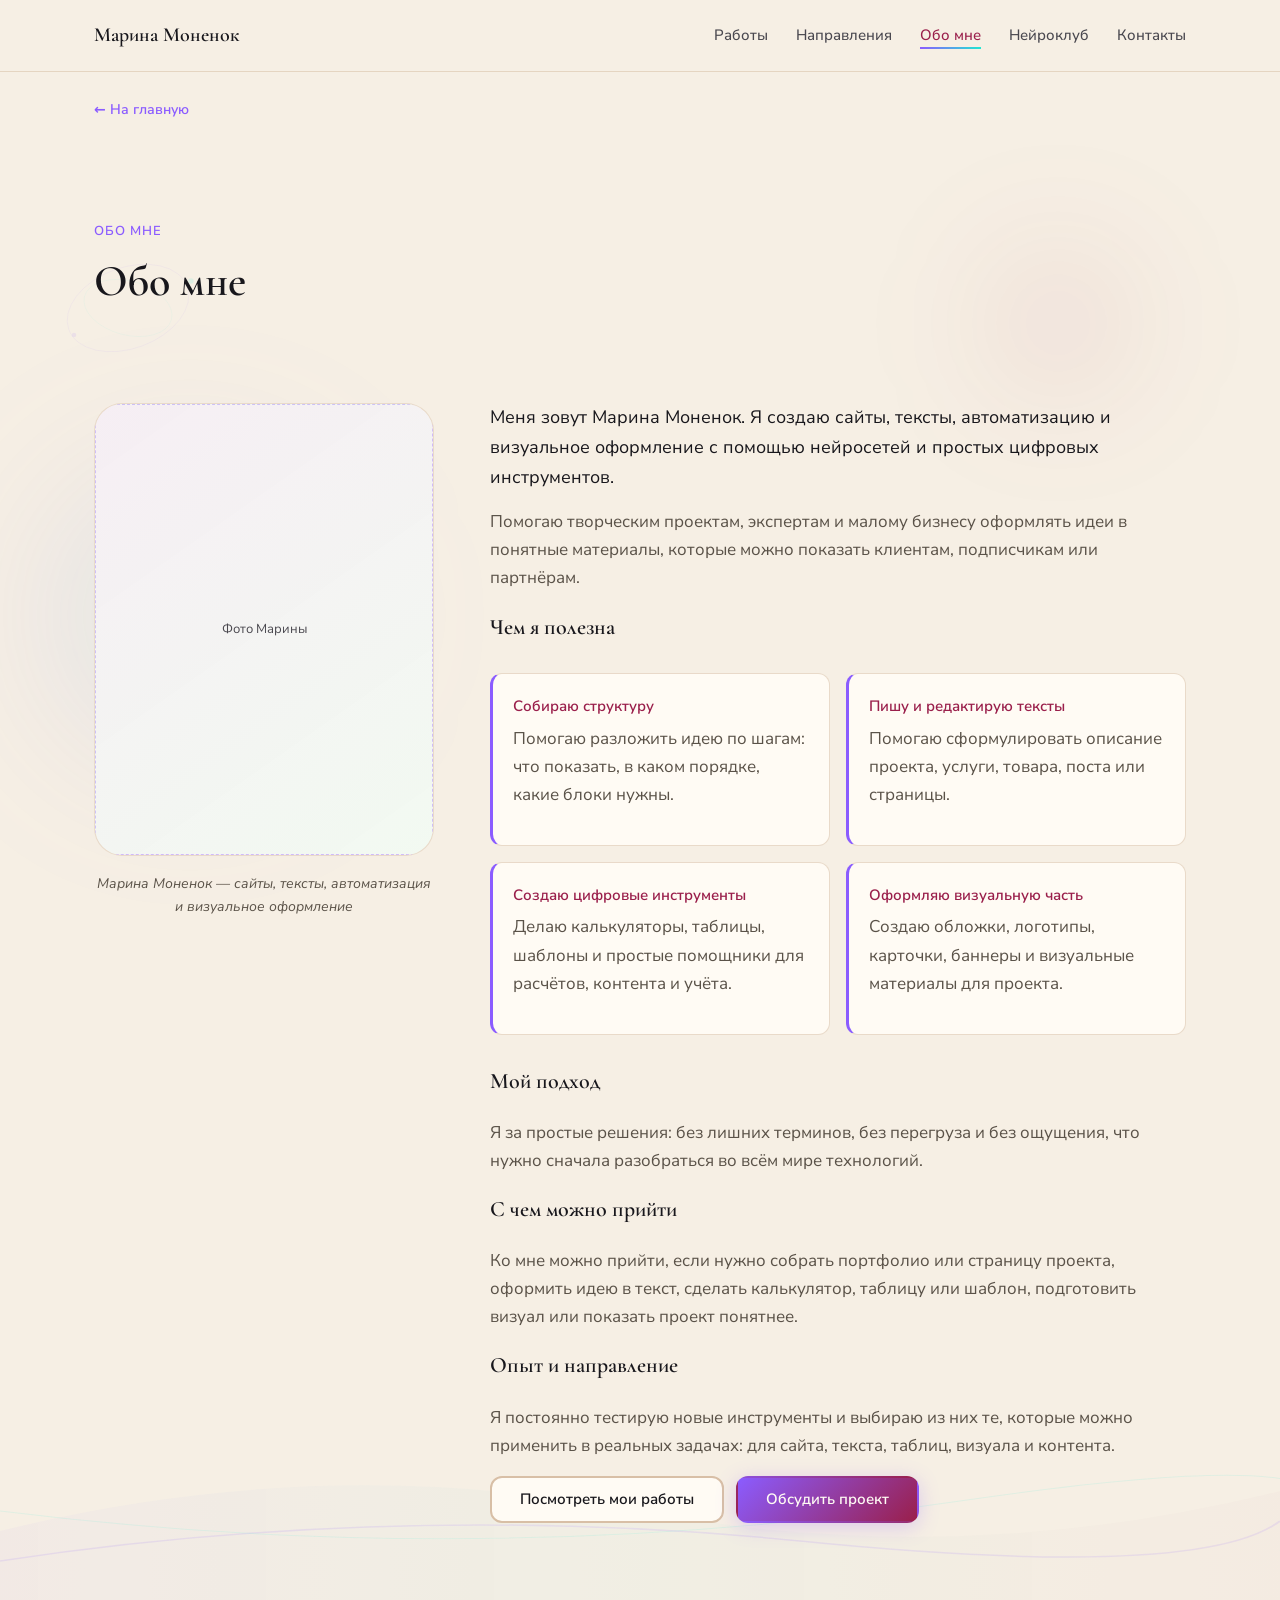
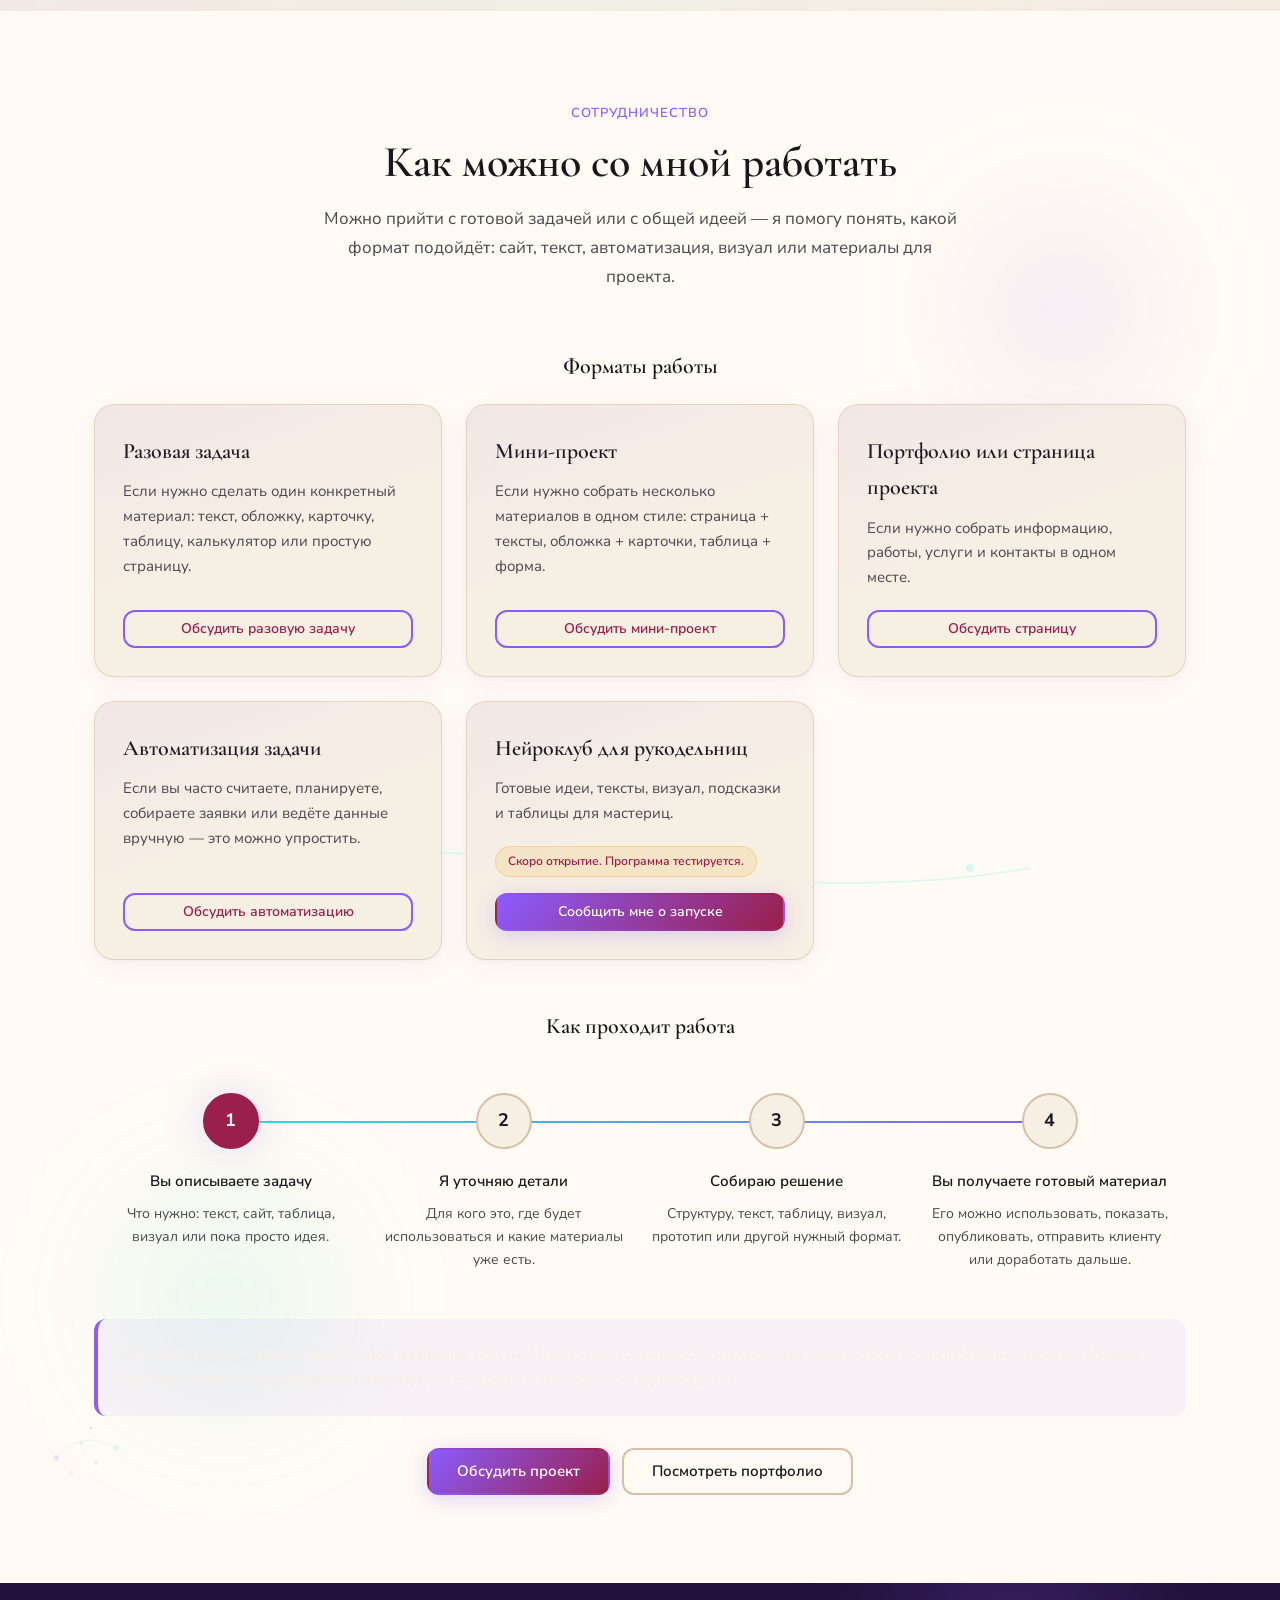
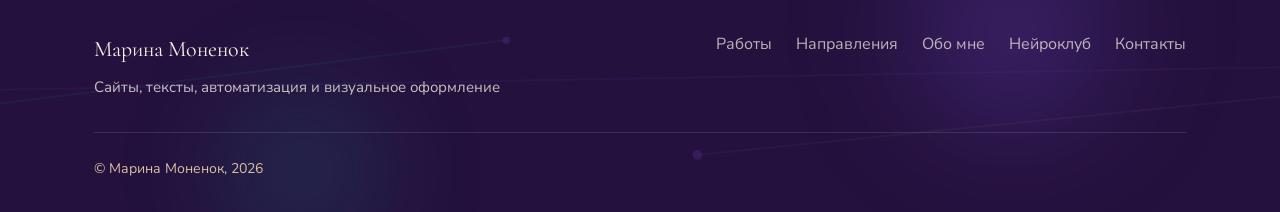
==== about.html @ 96274620 "цвет отдельные страницы" ====
<!DOCTYPE html>
<html lang="ru">
<head>
  <meta charset="UTF-8">
  <meta name="viewport" content="width=device-width, initial-scale=1.0">
  <meta name="description" content="Обо мне — Марина Моненок">
  <title>Обо мне — Марина Моненок</title>
  <link rel="preconnect" href="https://fonts.googleapis.com">
  <link rel="preconnect" href="https://fonts.gstatic.com" crossorigin>
  <link href="https://fonts.googleapis.com/css2?family=Cormorant+Garamond:wght@500;600;700&family=Nunito+Sans:wght@400;500;600;700&display=swap" rel="stylesheet">
  <link rel="stylesheet" href="css/styles.css">
</head>
<body data-page="about">

  <div id="site-header"></div>

  <main>
    <div class="page-top container"><a href="index.html" class="back-link">← На главную</a></div>

    <!-- Обо мне -->
    <section class="section section--about">
      <div class="container">
        <header class="section-header page-intro">
          <span class="section-label">Обо мне</span>
          <h1 class="section-title">Обо мне</h1>
        </header>

        <div class="about-grid">
          <aside class="about__photo-col">
            <div class="about__photo-frame">
              <div class="img-placeholder img-placeholder--portrait"><span>Фото Марины</span></div>
            </div>
            <p class="about__photo-caption">Марина Моненок — сайты, тексты, автоматизация и визуальное оформление</p>
          </aside>

          <div class="about__text">
            <p>Меня зовут Марина Моненок. Я создаю сайты, тексты, автоматизацию и визуальное оформление с помощью нейросетей и простых цифровых инструментов.</p>
            <p>Помогаю творческим проектам, экспертам и малому бизнесу оформлять идеи в понятные материалы, которые можно показать клиентам, подписчикам или партнёрам.</p>

            <h2 class="subsection-title">Чем я полезна</h2>
            <div class="about__benefits">
              <div class="about__benefit"><h3>Собираю структуру</h3><p>Помогаю разложить идею по шагам: что показать, в каком порядке, какие блоки нужны.</p></div>
              <div class="about__benefit"><h3>Пишу и редактирую тексты</h3><p>Помогаю сформулировать описание проекта, услуги, товара, поста или страницы.</p></div>
              <div class="about__benefit"><h3>Создаю цифровые инструменты</h3><p>Делаю калькуляторы, таблицы, шаблоны и простые помощники для расчётов, контента и учёта.</p></div>
              <div class="about__benefit"><h3>Оформляю визуальную часть</h3><p>Создаю обложки, логотипы, карточки, баннеры и визуальные материалы для проекта.</p></div>
            </div>

            <h2 class="subsection-title">Мой подход</h2>
            <p>Я за простые решения: без лишних терминов, без перегруза и без ощущения, что нужно сначала разобраться во всём мире технологий.</p>

            <h2 class="subsection-title">С чем можно прийти</h2>
            <p>Ко мне можно прийти, если нужно собрать портфолио или страницу проекта, оформить идею в текст, сделать калькулятор, таблицу или шаблон, подготовить визуал или показать проект понятнее.</p>

            <h2 class="subsection-title">Опыт и направление</h2>
            <p>Я постоянно тестирую новые инструменты и выбираю из них те, которые можно применить в реальных задачах: для сайта, текста, таблиц, визуала и контента.</p>

            <div class="btn-group">
              <a href="portfolio.html" class="btn btn--secondary">Посмотреть мои работы</a>
              <a href="contacts.html" class="btn btn--primary">Обсудить проект</a>
            </div>
          </div>
        </div>
      </div>
    </section>

    <!-- Как можно со мной работать -->
    <section class="section section--work">
      <div class="container">
        <header class="section-header section-header--center">
          <span class="section-label">Сотрудничество</span>
          <h2 class="section-title">Как можно со мной работать</h2>
          <p class="section-subtitle">Можно прийти с готовой задачей или с общей идеей — я помогу понять, какой формат подойдёт: сайт, текст, автоматизация, визуал или материалы для проекта.</p>
        </header>

        <h2 class="subsection-title" style="text-align: center;">Форматы работы</h2>
        <div class="formats-grid">
          <article class="format-card">
            <h3 class="direction-card__title">Разовая задача</h3>
            <p class="direction-card__text">Если нужно сделать один конкретный материал: текст, обложку, карточку, таблицу, калькулятор или простую страницу.</p>
            <a href="contacts.html" class="btn btn--outline btn--small" style="margin-top: auto;">Обсудить разовую задачу</a>
          </article>
          <article class="format-card">
            <h3 class="direction-card__title">Мини-проект</h3>
            <p class="direction-card__text">Если нужно собрать несколько материалов в одном стиле: страница + тексты, обложка + карточки, таблица + форма.</p>
            <a href="contacts.html" class="btn btn--outline btn--small" style="margin-top: auto;">Обсудить мини-проект</a>
          </article>
          <article class="format-card">
            <h3 class="direction-card__title">Портфолио или страница проекта</h3>
            <p class="direction-card__text">Если нужно собрать информацию, работы, услуги и контакты в одном месте.</p>
            <a href="contacts.html" class="btn btn--outline btn--small" style="margin-top: auto;">Обсудить страницу</a>
          </article>
          <article class="format-card">
            <h3 class="direction-card__title">Автоматизация задачи</h3>
            <p class="direction-card__text">Если вы часто считаете, планируете, собираете заявки или ведёте данные вручную — это можно упростить.</p>
            <a href="contacts.html" class="btn btn--outline btn--small" style="margin-top: auto;">Обсудить автоматизацию</a>
          </article>
          <article class="format-card format-card--accent">
            <h3 class="direction-card__title">Нейроклуб для рукодельниц</h3>
            <p class="direction-card__text">Готовые идеи, тексты, визуал, подсказки и таблицы для мастериц.</p>
            <p style="margin-bottom: 16px;"><span class="status status--soon">Скоро открытие. Программа тестируется.</span></p>
            <a href="contacts.html" class="btn btn--primary btn--small" style="margin-top: auto;">Сообщить мне о запуске</a>
          </article>
        </div>

        <h2 class="subsection-title" style="text-align: center; margin-top: 16px;">Как проходит работа</h2>
        <div class="steps">
          <div class="step step--accent">
            <div class="step__number">1</div>
            <h3 class="step__title">Вы описываете задачу</h3>
            <p class="step__text">Что нужно: текст, сайт, таблица, визуал или пока просто идея.</p>
          </div>
          <div class="step">
            <div class="step__number">2</div>
            <h3 class="step__title">Я уточняю детали</h3>
            <p class="step__text">Для кого это, где будет использоваться и какие материалы уже есть.</p>
          </div>
          <div class="step">
            <div class="step__number">3</div>
            <h3 class="step__title">Собираю решение</h3>
            <p class="step__text">Структуру, текст, таблицу, визуал, прототип или другой нужный формат.</p>
          </div>
          <div class="step">
            <div class="step__number">4</div>
            <h3 class="step__title">Вы получаете готовый материал</h3>
            <p class="step__text">Его можно использовать, показать, опубликовать, отправить клиенту или доработать дальше.</p>
          </div>
        </div>

        <div class="info-box info-box--dark">
          <p>Не обязательно сразу знать точное название услуги. Можно написать простыми словами: «хочу собрать портфолио», «нужна таблица для расчётов», «надо оформить группу», «есть идея, но не знаю, как её показать».</p>
        </div>

        <div class="btn-group" style="justify-content: center; margin-top: 32px;">
          <a href="contacts.html" class="btn btn--primary">Обсудить проект</a>
          <a href="portfolio.html" class="btn btn--secondary">Посмотреть портфолио</a>
        </div>
      </div>
    </section>
  </main>

  <div id="site-footer"></div>
  <script src="js/section-bg.js"></script>
  <script src="js/layout.js"></script>
</body>
</html>
---- css/styles.css ----
@import url('section-bg.css');
@import url('neural-hero-art.css');

/* ============================================================
   Марина Моненок — Портфолио
   Палитра, секции, neuro-декор, адаптив
   ============================================================ */

/* --- Цветовая палитра (менять здесь) --- */
:root {
  /* Основа — светлая AI-студия */
  --milk: #F6EFE4;
  --warm-white: #FFFBF4;
  --graphite: #18171C;
  --text-muted: #4A484F;

  /* Из логотипа */
  --cherry: #9A1F4B;
  --cherry-hover: #801940;
  --champagne: #D8BFA6;

  /* Нейро-акценты */
  --neuro-purple: #8B5CFF;
  --neuro-cyan: #22E6D2;
  --cosmic: #24113D;
  --gold: #F2B84B;
  --neuro-black: #0E0B16;

  /* Совместимость имён */
  --linen: #EDE3FF;
  --coffee: var(--champagne);
  --plum: var(--cosmic);
  --lavender: var(--neuro-purple);

  --border-light: rgba(216, 191, 166, 0.55);
  --field-white: #FFFFFF;

  --gradient-cta: linear-gradient(135deg, #8B5CFF 0%, #9A1F4B 100%);
  --gradient-neuro: linear-gradient(135deg, #8B5CFF 0%, #9A1F4B 100%);
  --glow-purple: 0 0 40px rgba(139, 92, 255, 0.22);
  --glow-cyan: 0 0 32px rgba(34, 230, 210, 0.18);
  --glow-form: 0 8px 48px rgba(139, 92, 255, 0.12), 0 0 24px rgba(34, 230, 210, 0.08);

  --font-heading: 'Cormorant Garamond', Georgia, serif;
  --font-body: 'Nunito Sans', system-ui, sans-serif;

  --radius-sm: 8px;
  --radius-md: 12px;
  --radius-lg: 20px;
  --radius-xl: 28px;

  --header-height: 72px;
  --container-max: 1140px;
  --section-padding: 88px;

  /* Neuro-паттерны */
  --neuro-dot: radial-gradient(circle, rgba(139, 92, 255, 0.35) 1.2px, transparent 1.2px),
               radial-gradient(circle, rgba(34, 230, 210, 0.25) 1px, transparent 1px);
  --neuro-grid: linear-gradient(rgba(216, 191, 166, 0.35) 1px, transparent 1px),
                linear-gradient(90deg, rgba(216, 191, 166, 0.35) 1px, transparent 1px);
  --neuro-glow: radial-gradient(ellipse at 70% 40%, rgba(139, 92, 255, 0.14) 0%, transparent 55%),
                radial-gradient(ellipse at 30% 70%, rgba(34, 230, 210, 0.1) 0%, transparent 50%);
}

*, *::before, *::after { box-sizing: border-box; margin: 0; padding: 0; }

html {
  scroll-behavior: smooth;
  scroll-padding-top: calc(var(--header-height) + 16px);
}

body {
  font-family: var(--font-body);
  font-size: 16px;
  line-height: 1.65;
  color: var(--graphite);
  background: var(--milk);
  -webkit-font-smoothing: antialiased;
}

img { max-width: 100%; height: auto; display: block; }
a { color: var(--cherry); text-decoration: none; transition: color 0.2s; }
a:hover { color: var(--cherry-hover); }
ul { list-style: none; }

.container {
  width: 100%;
  max-width: var(--container-max);
  margin: 0 auto;
  padding: 0 24px;
}

/* ============================================================
   NEURO-ДЕКОР — базовые классы (слои в section-bg.css + section-bg.js)
   ============================================================ */
.neuro-deco {
  position: relative;
  isolation: isolate;
  overflow: hidden;
}

.neuro-deco > .container,
.neuro-deco > .footer__inner-wrap {
  position: relative;
  z-index: 2;
}

.neuro-lines {
  position: absolute;
  inset: 0;
  width: 100%;
  height: 100%;
  pointer-events: none;
  z-index: 1;
  opacity: 0.35;
}

.neuro-lines line { stroke: var(--neuro-purple); stroke-width: 1.2; }
.neuro-lines circle { fill: var(--neuro-cyan); stroke: var(--neuro-cyan); }

/* ============================================================
   ТИПОГРАФИКА
   ============================================================ */
.section-label {
  display: inline-block;
  font-size: 0.8125rem;
  font-weight: 600;
  letter-spacing: 0.08em;
  text-transform: uppercase;
  color: var(--neuro-purple);
  margin-bottom: 12px;
}

.section-title {
  font-family: var(--font-heading);
  font-size: clamp(2rem, 4vw, 2.75rem);
  font-weight: 600;
  line-height: 1.2;
  color: var(--graphite);
  margin-bottom: 16px;
}

.section-subtitle {
  font-size: 1.0625rem;
  color: var(--text-muted);
  max-width: 640px;
  line-height: 1.7;
}

.section-header { margin-bottom: 56px; }
.section-header--center { text-align: center; }
.section-header--center .section-subtitle { margin-left: auto; margin-right: auto; }

.subsection-title {
  font-family: var(--font-heading);
  font-size: 1.375rem;
  font-weight: 600;
  margin-bottom: 20px;
  color: var(--graphite);
}

/* ============================================================
   КНОПКИ
   ============================================================ */
.btn {
  display: inline-flex;
  align-items: center;
  justify-content: center;
  gap: 8px;
  padding: 14px 28px;
  font-family: var(--font-body);
  font-size: 0.9375rem;
  font-weight: 600;
  line-height: 1;
  border-radius: var(--radius-md);
  border: 2px solid transparent;
  cursor: pointer;
  transition: all 0.25s ease;
  text-decoration: none;
}

.btn--primary {
  background: var(--gradient-cta);
  color: var(--warm-white);
  border-color: transparent;
  box-shadow: 0 4px 20px rgba(139, 92, 255, 0.25);
}
.btn--primary:hover {
  background: linear-gradient(135deg, #7a4de8 0%, var(--cherry-hover) 100%);
  border-color: transparent;
  color: var(--warm-white);
  transform: translateY(-2px);
  box-shadow: var(--glow-purple), 0 6px 24px rgba(154, 31, 75, 0.3);
}

.btn--secondary {
  background: var(--warm-white);
  color: var(--graphite);
  border-color: var(--champagne);
}
.btn--secondary:hover {
  border-color: var(--neuro-purple);
  color: var(--neuro-purple);
  background: rgba(139, 92, 255, 0.06);
  box-shadow: var(--glow-purple);
}

.btn--gold {
  background: var(--gold);
  color: var(--cosmic);
  border-color: var(--gold);
}
.btn--gold:hover {
  background: #e5a83e;
  color: var(--cosmic);
  box-shadow: 0 4px 16px rgba(242, 184, 75, 0.35);
}

.btn--outline {
  background: transparent;
  color: var(--cherry);
  border-color: var(--neuro-purple);
}
.btn--outline:hover {
  background: var(--neuro-purple);
  color: var(--warm-white);
  border-color: var(--neuro-purple);
}

.btn--outline-light {
  background: var(--warm-white);
  color: var(--graphite);
  border-color: rgba(139, 92, 255, 0.45);
}
.btn--outline-light:hover {
  border-color: var(--neuro-purple);
  color: var(--neuro-purple);
  background: rgba(139, 92, 255, 0.08);
  box-shadow: var(--glow-purple);
}

.btn--small { padding: 10px 20px; font-size: 0.875rem; }
.btn-group { display: flex; flex-wrap: wrap; gap: 12px; }

/* ============================================================
   ЗАГЛУШКИ ИЗОБРАЖЕНИЙ (заменить на <img> позже)
   ============================================================ */
.img-placeholder {
  display: flex;
  align-items: center;
  justify-content: center;
  flex-direction: column;
  gap: 10px;
  background: linear-gradient(145deg, rgba(139, 92, 255, 0.08), rgba(34, 230, 210, 0.06));
  border: 1px dashed rgba(139, 92, 255, 0.35);
  border-radius: var(--radius-md);
  color: var(--text-muted);
  font-size: 0.8125rem;
  text-align: center;
  padding: 16px;
}

.img-placeholder svg {
  width: 32px;
  height: 32px;
  opacity: 0.5;
  stroke: var(--neuro-purple);
}

.img-placeholder--preview {
  aspect-ratio: 16 / 10;
  width: 100%;
  margin-bottom: 16px;
  background: linear-gradient(135deg, rgba(139, 92, 255, 0.12), rgba(34, 230, 210, 0.1));
}

.img-placeholder--square { aspect-ratio: 1; }
.img-placeholder--portrait { aspect-ratio: 3 / 4; }
.img-placeholder--wide { aspect-ratio: 16 / 9; }

/* ============================================================
   ШАПКА
   ============================================================ */
.header {
  position: fixed;
  top: 0; left: 0; right: 0;
  z-index: 1000;
  height: var(--header-height);
  background: rgba(246, 239, 228, 0.92);
  backdrop-filter: blur(14px);
  border-bottom: 1px solid var(--border-light);
}

.header--scrolled {
  box-shadow: 0 4px 28px rgba(139, 92, 255, 0.08);
}

.header__inner {
  display: flex;
  align-items: center;
  justify-content: space-between;
  height: 100%;
}

.header__logo {
  font-family: var(--font-heading);
  font-size: 1.25rem;
  font-weight: 600;
  color: var(--graphite);
}
.header__logo:hover { color: var(--neuro-purple); }

.nav { display: flex; align-items: center; gap: 32px; }
.nav__list { display: flex; gap: 28px; }

.nav__link {
  font-size: 0.9375rem;
  font-weight: 500;
  color: var(--text-muted);
  position: relative;
}
.nav__link::after {
  content: '';
  position: absolute;
  bottom: -4px; left: 0;
  width: 0; height: 2px;
  background: linear-gradient(90deg, var(--neuro-purple), var(--neuro-cyan));
  transition: width 0.25s;
}
.nav__link:hover,
.nav__link--active { color: var(--cherry); }
.nav__link:hover::after,
.nav__link--active::after { width: 100%; }

.nav__toggle {
  display: none;
  flex-direction: column;
  gap: 5px;
  background: none;
  border: none;
  cursor: pointer;
  padding: 8px;
}
.nav__toggle span {
  display: block;
  width: 24px; height: 2px;
  background: var(--graphite);
  border-radius: 2px;
  transition: all 0.3s;
}
.nav__toggle--open span:nth-child(1) { transform: rotate(45deg) translate(5px, 5px); }
.nav__toggle--open span:nth-child(2) { opacity: 0; }
.nav__toggle--open span:nth-child(3) { transform: rotate(-45deg) translate(5px, -5px); }

/* ============================================================
   СЕКЦИИ — базовые + фоны по блокам
   ============================================================ */
.section { padding: var(--section-padding) 0; position: relative; }

/* 1. Hero */
.section--hero {
  background: var(--milk);
  padding-top: calc(var(--header-height) + 64px);
  padding-bottom: 96px;
  min-height: 92vh;
  display: flex;
  align-items: center;
}

.hero__grid {
  display: grid;
  grid-template-columns: 1fr 1.1fr;
  gap: 48px 64px;
  align-items: center;
}

.hero__badge {
  display: inline-flex;
  flex-wrap: wrap;
  gap: 4px 12px;
  padding: 8px 18px;
  background: rgba(139, 92, 255, 0.1);
  border: 1px solid rgba(139, 92, 255, 0.2);
  border-radius: 100px;
  font-size: 0.8125rem;
  font-weight: 600;
  color: var(--cosmic);
  margin-bottom: 24px;
}

.hero__tagline {
  font-size: 1.125rem;
  color: var(--cherry);
  margin-bottom: 20px;
}

.hero__subtitle {
  font-size: 1.0625rem;
  color: var(--text-muted);
  margin-bottom: 32px;
  max-width: 480px;
}

.hero__notice {
  display: inline-flex;
  align-items: center;
  gap: 10px;
  margin-top: 28px;
  padding: 12px 20px;
  background: rgba(139, 92, 255, 0.08);
  border: 1px solid rgba(139, 92, 255, 0.2);
  border-radius: var(--radius-md);
  font-size: 0.875rem;
  font-weight: 600;
  color: var(--cherry);
}
.hero__notice-dot {
  width: 8px; height: 8px;
  background: var(--neuro-cyan);
  border-radius: 50%;
  box-shadow: 0 0 8px var(--neuro-cyan);
  animation: pulse 2s infinite;
}

.hero__badge span:not(:last-child)::after {
  content: '·';
  margin-left: 12px;
  opacity: 0.4;
}

.hero__name {
  font-family: var(--font-heading);
  font-size: clamp(2.5rem, 5vw, 3.75rem);
  font-weight: 600;
  line-height: 1.08;
  color: var(--graphite);
  margin-bottom: 10px;
}

.hero__title {
  font-family: var(--font-heading);
  font-size: clamp(1.35rem, 2.5vw, 1.85rem);
  font-weight: 500;
  line-height: 1.35;
  margin-bottom: 16px;
}

@keyframes pulse { 0%, 100% { opacity: 1; } 50% { opacity: 0.35; } }

.hero__collage {
  position: relative;
  min-height: 420px;
}

.hero__collage-windows {
  display: grid;
  grid-template-columns: 1fr 1fr;
  gap: 14px;
}

.hero__window--site { grid-column: span 2; min-height: 130px; }

.hero__collage-frame {
  position: relative;
  background: var(--warm-white);
  border-radius: var(--radius-xl);
  padding: 28px;
  border: 1px solid rgba(139, 92, 255, 0.15);
  box-shadow: var(--glow-purple), 0 12px 48px rgba(24, 23, 28, 0.06);
}

.hero__window {
  background: var(--milk);
  border-radius: var(--radius-md);
  padding: 16px;
  border: 1px solid rgba(216, 191, 166, 0.6);
  min-height: 100px;
  transition: box-shadow 0.25s;
}
.hero__window:hover {
  box-shadow: 0 0 20px rgba(34, 230, 210, 0.15);
}

.hero__window-label {
  font-size: 0.6875rem;
  font-weight: 700;
  text-transform: uppercase;
  letter-spacing: 0.06em;
  color: var(--neuro-purple);
  margin-bottom: 8px;
}
.hero__window-placeholder {
  height: 60px;
  background: linear-gradient(135deg, rgba(139, 92, 255, 0.1), rgba(34, 230, 210, 0.08));
  border-radius: var(--radius-sm);
  display: flex;
  align-items: center;
  justify-content: center;
  font-size: 0.75rem;
  color: var(--text-muted);
}
.hero__window--site .hero__window-placeholder { height: 80px; }

.hero__collage-photo {
  margin-top: 14px;
}

/* 2. Направления */
.section--directions { background: var(--warm-white); }

.directions-grid {
  display: grid;
  grid-template-columns: repeat(2, 1fr);
  gap: 32px;
}
.directions-grid__wide { grid-column: span 2; }

.direction-card {
  background: var(--milk);
  border: 1px solid var(--border-light);
  border-top: 3px solid var(--neuro-purple);
  border-radius: var(--radius-lg);
  padding: 32px;
  display: flex;
  flex-direction: column;
  transition: box-shadow 0.3s, transform 0.3s;
}
.direction-card:nth-child(2) { border-top-color: var(--neuro-cyan); }
.direction-card:nth-child(3) { border-top-color: var(--cherry); }
.direction-card:nth-child(4) { border-top-color: var(--neuro-purple); }

.direction-card:hover {
  box-shadow: var(--glow-purple);
  transform: translateY(-3px);
}

.direction-card--neuroclub {
  background: linear-gradient(135deg, var(--milk) 0%, #EDE3FF 100%);
  border-top-color: var(--cherry);
  border-color: rgba(139, 92, 255, 0.25);
}

.direction-card__icon {
  width: 44px; height: 44px;
  background: rgba(139, 92, 255, 0.12);
  border-radius: var(--radius-md);
  display: flex;
  align-items: center;
  justify-content: center;
  font-size: 1.25rem;
  margin-bottom: 16px;
}
.direction-card--neuroclub .direction-card__icon {
  background: var(--gradient-neuro);
  color: var(--warm-white);
}

.direction-card__text {
  font-size: 0.9375rem;
  color: var(--text-muted);
  margin-bottom: 20px;
  flex-grow: 1;
}
.direction-card__title {
  font-family: var(--font-heading);
  font-size: 1.375rem;
  font-weight: 600;
  margin-bottom: 10px;
}

.direction-card__footer {
  display: flex;
  align-items: center;
  justify-content: space-between;
  flex-wrap: wrap;
  gap: 12px;
  padding-top: 16px;
  border-top: 1px solid var(--border-light);
}

/* 3. Портфолио */
.section--portfolio { background: var(--milk); }

.portfolio-filters {
  display: flex;
  flex-wrap: wrap;
  gap: 10px;
  margin-bottom: 48px;
  padding-top: 8px;
}

.filter-btn {
  padding: 11px 20px;
  font-family: var(--font-body);
  font-size: 0.875rem;
  font-weight: 600;
  color: var(--graphite);
  background: var(--warm-white);
  border: 1px solid rgba(139, 92, 255, 0.4);
  border-radius: 100px;
  cursor: pointer;
  transition: all 0.2s;
}
.filter-btn:hover {
  border-color: var(--neuro-purple);
  color: var(--neuro-purple);
  box-shadow: var(--glow-purple);
}
.filter-btn--active {
  background: var(--neuro-purple);
  color: var(--warm-white);
  border-color: var(--neuro-purple);
  box-shadow: var(--glow-purple);
}

.portfolio-grid {
  display: grid;
  grid-template-columns: repeat(auto-fill, minmax(320px, 1fr));
  gap: 28px;
}

.portfolio-card {
  background: var(--warm-white);
  border: 1px solid var(--border-light);
  border-radius: var(--radius-lg);
  padding: 0;
  overflow: hidden;
  display: flex;
  flex-direction: column;
  transition: box-shadow 0.3s, transform 0.3s;
}
.portfolio-card--hidden { display: none; }

.portfolio-card__preview {
  margin-bottom: 0;
  border-radius: 0;
  border: none;
  border-bottom: 1px solid var(--border-light);
  aspect-ratio: 16 / 9;
}

.portfolio-card__body { padding: 24px; flex-grow: 1; display: flex; flex-direction: column; }

.portfolio-card__title {
  font-family: var(--font-heading);
  font-size: 1.25rem;
  font-weight: 600;
  margin-bottom: 8px;
}

.portfolio-card:hover {
  box-shadow: var(--glow-purple), 0 10px 36px rgba(24, 23, 28, 0.08);
  transform: translateY(-3px);
}

.portfolio-card__category {
  font-size: 0.75rem;
  font-weight: 700;
  text-transform: uppercase;
  letter-spacing: 0.04em;
  color: var(--neuro-purple);
  margin-bottom: 8px;
}
.portfolio-card__desc {
  font-size: 0.9375rem;
  color: var(--text-muted);
  margin-bottom: 12px;
}
.portfolio-card__done {
  font-size: 0.8125rem;
  color: #7a7268;
  padding: 12px;
  background: var(--milk);
  border-radius: var(--radius-sm);
  margin-bottom: 16px;
  margin-top: auto;
}
.portfolio-card__done strong { color: var(--graphite); }

.portfolio-card__footer {
  display: flex;
  align-items: center;
  justify-content: space-between;
  flex-wrap: wrap;
  gap: 12px;
  padding: 16px 24px;
  border-top: 1px solid var(--border-light);
  background: var(--warm-white);
}

.portfolio-cta { text-align: center; margin-top: 56px; }

/* 4. Тексты */
.section--texts { background: var(--warm-white); }

.text-flow {
  display: grid;
  grid-template-columns: 1fr auto 1fr auto 1fr;
  align-items: stretch;
  gap: 8px;
  margin-bottom: 40px;
  padding: 28px;
  background: var(--milk);
  border-radius: var(--radius-lg);
  border: 1px solid var(--border-light);
  position: relative;
  z-index: 1;
}
.text-flow__step {
  padding: 20px 18px;
  background: var(--warm-white);
  border-radius: var(--radius-md);
  border: 1px solid rgba(139, 92, 255, 0.2);
  text-align: center;
}
.text-flow__dot {
  display: block;
  width: 10px;
  height: 10px;
  margin: 0 auto 12px;
  border-radius: 50%;
  background: var(--neuro-cyan);
  box-shadow: 0 0 12px rgba(34, 230, 210, 0.45);
}
.text-flow__dot--purple {
  background: var(--neuro-purple);
  box-shadow: 0 0 12px rgba(139, 92, 255, 0.45);
}
.text-flow__dot--cherry {
  background: var(--cherry);
  box-shadow: 0 0 12px rgba(154, 31, 75, 0.35);
}
.text-flow__title {
  font-size: 1rem;
  font-weight: 700;
  margin-bottom: 8px;
  color: var(--graphite);
}
.text-flow__text {
  font-size: 0.8125rem;
  color: var(--text-muted);
  line-height: 1.55;
}
.text-flow__arrow {
  display: flex;
  align-items: center;
  color: var(--neuro-cyan);
  font-weight: 700;
  font-size: 1.25rem;
  padding: 0 4px;
}

.feature-item__text { font-size: 0.9375rem; color: var(--text-muted); }

.before-after {
  background: var(--milk);
  border-radius: var(--radius-lg);
  padding: 28px;
  border: 1px solid var(--border-light);
  position: relative;
  z-index: 1;
}
.before-after__label { color: var(--champagne); }
.before-after__label--after { color: var(--cherry); }
.before-after__block {
  margin-bottom: 20px;
  padding: 16px;
  background: var(--warm-white);
  border-radius: var(--radius-md);
  border: 1px solid var(--border-light);
}
.before-after__block--after {
  border: 2px solid var(--cherry);
  border-top: 3px solid var(--neuro-purple);
  box-shadow: var(--glow-purple);
}
.before-after__block--after .before-after__text { color: var(--cherry); font-weight: 500; }
.before-after__divider {
  height: 1px;
  background: linear-gradient(90deg, var(--champagne), var(--neuro-cyan));
  margin: 16px 0;
  position: relative;
}
.before-after__divider::after {
  content: '→';
  position: absolute;
  right: 0; top: 50%;
  transform: translateY(-50%);
  background: var(--milk);
  padding-left: 12px;
  color: var(--neuro-purple);
  font-weight: 700;
}

/* 5. Сайты */
.section--sites { background: var(--milk); }

.sites-mockup {
  background: var(--cosmic);
  border: 1px solid rgba(139, 92, 255, 0.3);
  border-radius: var(--radius-xl);
  padding: 24px;
  position: relative;
  min-height: 380px;
  box-shadow: var(--glow-purple), var(--glow-cyan);
}

.sites-mockup__screen {
  background: rgba(255, 251, 244, 0.06);
  border-radius: var(--radius-md);
  border: 1px solid rgba(34, 230, 210, 0.25);
  overflow: hidden;
}

.sites-mockup__bar {
  height: 28px;
  background: rgba(139, 92, 255, 0.2);
  display: flex;
  align-items: center;
  gap: 6px;
  padding: 0 12px;
}
.sites-mockup__dot {
  width: 8px; height: 8px;
  border-radius: 50%;
  background: var(--neuro-cyan);
  opacity: 0.8;
  box-shadow: 0 0 6px var(--neuro-cyan);
}

.sites-mockup__neuro { opacity: 0.2; }

/* 6. Автоматизация — светлый фон, тёмный визуал */
.section--automation {
  background: var(--warm-white);
  color: var(--graphite);
}
.section--automation .section-label { color: var(--neuro-purple); }
.section--automation .section-title { color: var(--graphite); }
.section--automation .section-subtitle { color: var(--text-muted); }

.automation-mini-card {
  padding: 18px;
  background: var(--milk);
  border-radius: var(--radius-md);
  border: 1px solid var(--border-light);
  color: var(--graphite);
}
.automation-mini-card__title {
  font-weight: 600;
  font-size: 0.9375rem;
  margin-bottom: 4px;
  color: var(--neuro-purple);
}

.automation-showcase {
  background: var(--cosmic);
  border-radius: var(--radius-lg);
  padding: 24px;
  color: var(--milk);
  min-height: 320px;
  border: 1px solid rgba(139, 92, 255, 0.35);
  box-shadow: var(--glow-purple);
}
.automation-showcase__header {
  border-bottom-color: rgba(34, 230, 210, 0.3);
}
.automation-showcase__title { color: var(--milk); }

.automation-table-mock th {
  background: rgba(139, 92, 255, 0.2);
  color: var(--warm-white);
}
.automation-table-mock td {
  border-bottom-color: rgba(216, 191, 166, 0.2);
  color: rgba(246, 239, 228, 0.9);
}
.automation-table-mock td:last-child {
  color: var(--neuro-cyan);
  font-weight: 600;
}

.section--automation .example-item {
  background: var(--warm-white);
  border-color: var(--border-light);
}
.section--automation .info-box {
  background: rgba(139, 92, 255, 0.08);
  border-left-color: var(--neuro-purple);
  color: var(--graphite);
}
.section--automation .info-box strong { color: var(--cherry); }

.texts-layout {
  display: grid;
  grid-template-columns: 1fr 380px;
  gap: 48px;
  align-items: start;
}

.feature-grid {
  display: grid;
  grid-template-columns: repeat(auto-fill, minmax(260px, 1fr));
  gap: 18px;
  margin-bottom: 40px;
}

.feature-item {
  padding: 22px;
  background: var(--warm-white);
  border-radius: var(--radius-md);
  border: 1px solid var(--border-light);
}
.feature-item__title { font-weight: 600; font-size: 1rem; margin-bottom: 6px; }

.before-after__text { font-size: 0.9375rem; line-height: 1.65; }
.before-after__label {
  font-size: 0.75rem;
  font-weight: 700;
  text-transform: uppercase;
  letter-spacing: 0.06em;
  margin-bottom: 10px;
}

.sites-layout {
  display: grid;
  grid-template-columns: 1fr 1fr;
  gap: 48px;
  align-items: start;
  margin-bottom: 48px;
}

.sites-mockup__content {
  padding: 20px;
  min-height: 280px;
}

.sites-mockup__neuro {
  position: absolute;
  inset: 12px;
  pointer-events: none;
}

.automation-layout {
  display: grid;
  grid-template-columns: 1fr 1.4fr 1fr;
  gap: 24px;
  align-items: start;
  margin-bottom: 48px;
}

.automation-side-cards {
  display: flex;
  flex-direction: column;
  gap: 14px;
}

.automation-mini-card__text { font-size: 0.8125rem; color: var(--text-muted); }

.automation-showcase__header {
  display: flex;
  align-items: center;
  justify-content: space-between;
  margin-bottom: 16px;
  padding-bottom: 12px;
  border-bottom: 2px solid rgba(34, 230, 210, 0.3);
}
.automation-showcase__title { font-weight: 700; font-size: 0.9375rem; }

.automation-table-mock {
  width: 100%;
  border-collapse: collapse;
  font-size: 0.8125rem;
}
.automation-table-mock th,
.automation-table-mock td {
  padding: 10px 12px;
  text-align: left;
}

/* 7. Визуал */
.section--visual { background: var(--milk); }

.visual-gallery {
  display: grid;
  grid-template-columns: repeat(3, 1fr);
  gap: 20px;
  margin-bottom: 48px;
}

.visual-gallery__item {
  background: var(--warm-white);
  border: 1px solid var(--border-light);
  border-radius: var(--radius-lg);
  overflow: hidden;
  transition: transform 0.3s, box-shadow 0.3s;
}
.visual-gallery__item:hover {
  transform: translateY(-3px);
  box-shadow: var(--glow-purple);
}

/* 8. Нейроклуб */
.section--neuroclub { background: var(--warm-white); }

.neuroclub-banner {
  background: var(--gradient-neuro);
  border-radius: var(--radius-lg);
  padding: 28px 32px;
  margin-bottom: 32px;
  color: var(--warm-white);
  box-shadow: var(--glow-purple);
}
.neuroclub-banner p { color: rgba(255, 251, 244, 0.95); }

.neuroclub-mini {
  background: var(--warm-white);
  border: 1px solid var(--border-light);
  border-radius: var(--radius-md);
  padding: 18px;
  display: flex;
  align-items: center;
  gap: 14px;
}
.neuroclub-mini__icon {
  width: 40px; height: 40px;
  background: rgba(139, 92, 255, 0.12);
  border-radius: var(--radius-sm);
  display: flex;
  align-items: center;
  justify-content: center;
  font-size: 1.125rem;
  flex-shrink: 0;
  box-shadow: 0 0 12px rgba(34, 230, 210, 0.15);
}
.neuroclub-mini__text { font-size: 0.8125rem; color: var(--text-muted); }

/* 9. Обо мне */
.section--about { background: var(--milk); }

.about-grid {
  display: grid;
  grid-template-columns: 340px 1fr;
  gap: 56px;
  align-items: start;
}

.about__photo-frame {
  background: var(--warm-white);
  border: 1px solid var(--border-light);
  border-radius: var(--radius-xl);
  overflow: hidden;
  margin-bottom: 16px;
}

.about__photo-caption {
  text-align: center;
  font-size: 0.875rem;
  color: #5a5248;
  font-style: italic;
}

.about__text p {
  margin-bottom: 16px;
  color: #5a5248;
  font-size: 1.0625rem;
}
.about__text > p:first-child {
  color: var(--graphite);
  font-size: 1.125rem;
}

.about__benefits {
  display: grid;
  grid-template-columns: repeat(2, 1fr);
  gap: 16px;
  margin: 28px 0;
}
.about__benefit {
  padding: 20px;
  background: var(--warm-white);
  border-radius: var(--radius-md);
  border: 1px solid var(--border-light);
  border-left: 3px solid var(--neuro-purple);
}
.about__benefit h3,
.about__benefit h4 {
  font-size: 0.9375rem;
  font-weight: 600;
  margin-bottom: 6px;
  color: var(--cherry);
}

/* 10. Как работать */
.section--work {
  background: var(--warm-white);
  position: relative;
}
.section--work::before {
  content: '';
  position: absolute;
  inset: 0;
  background: var(--neuro-grid);
  background-size: 56px 56px;
  opacity: 0.08;
  pointer-events: none;
}

.format-card--accent {
  border-color: var(--neuro-purple);
  background: linear-gradient(160deg, rgba(139, 92, 255, 0.08), var(--warm-white));
}

.formats-grid {
  display: grid;
  grid-template-columns: repeat(auto-fill, minmax(280px, 1fr));
  gap: 24px;
  margin-bottom: 48px;
}

.format-card {
  background: var(--milk);
  border: 1px solid var(--border-light);
  border-radius: var(--radius-lg);
  padding: 28px;
  display: flex;
  flex-direction: column;
  box-shadow:
    0 8px 32px rgba(139, 92, 255, 0.06),
    0 2px 8px rgba(24, 23, 28, 0.04);
  position: relative;
  z-index: 1;
}

.format-card::after {
  content: '';
  position: absolute;
  inset: 0;
  border-radius: inherit;
  background: linear-gradient(160deg, rgba(139, 92, 255, 0.05) 0%, transparent 50%);
  pointer-events: none;
}

.steps {
  display: grid;
  grid-template-columns: repeat(4, 1fr);
  gap: 0;
  margin: 48px 0;
  position: relative;
}

.step {
  text-align: center;
  padding: 0 12px;
  position: relative;
  z-index: 1;
}
.step__title { font-weight: 600; font-size: 0.9375rem; margin-bottom: 8px; }

.section--contacts { background: var(--milk); }

.contact-grid {
  display: grid;
  grid-template-columns: 1fr 1fr;
  gap: 64px;
  align-items: start;
}

.contact__info h2,
.contact__info h3 {
  font-family: var(--font-heading);
  font-size: 1.625rem;
  margin-bottom: 16px;
  color: var(--graphite);
}
.contact__info p { color: var(--text-muted); margin-bottom: 16px; }
.contact__examples {
  list-style: disc;
  padding-left: 20px;
  color: var(--text-muted);
  font-size: 0.9375rem;
}
.contact__examples li { margin-bottom: 8px; }

.form { display: flex; flex-direction: column; gap: 22px; }
.form__group { display: flex; flex-direction: column; gap: 6px; }
.form__label { font-size: 0.9375rem; font-weight: 600; color: var(--graphite); }
.form__input,
.form__textarea {
  padding: 14px 16px;
  font-family: var(--font-body);
  font-size: 0.9375rem;
  color: var(--graphite);
  background: var(--field-white);
  border: 1px solid var(--border-light);
  border-radius: var(--radius-md);
  transition: border-color 0.2s, box-shadow 0.2s;
  width: 100%;
}
.form__textarea { min-height: 120px; resize: vertical; }
.form__hint { font-size: 0.8125rem; color: var(--text-muted); }
.form__success--visible { display: block; }

.neuroclub-layout {
  display: grid;
  grid-template-columns: 1fr 340px;
  gap: 48px;
  align-items: start;
}
.neuroclub-side-cards {
  display: grid;
  gap: 14px;
  position: sticky;
  top: calc(var(--header-height) + 24px);
}
.neuroclub-mini__title { font-weight: 600; font-size: 0.9375rem; }

.visual-gallery__item:first-child { grid-row: span 2; }
.visual-gallery__caption {
  padding: 14px 16px;
  font-size: 0.875rem;
  font-weight: 600;
  color: var(--graphite);
  border-top: 1px solid var(--border-light);
}

.status {
  display: inline-flex;
  align-items: center;
  padding: 5px 12px;
  border-radius: 100px;
  font-size: 0.75rem;
  font-weight: 600;
}

.examples-list { display: grid; gap: 14px; margin-bottom: 36px; }
.example-item {
  display: flex;
  align-items: flex-start;
  justify-content: space-between;
  gap: 20px;
  padding: 20px 24px;
  background: var(--warm-white);
  border-radius: var(--radius-md);
  border: 1px solid var(--border-light);
  flex-wrap: wrap;
}
.example-item__content h3,
.example-item__content h4 { font-weight: 600; margin-bottom: 4px; }
.example-item__actions {
  display: flex;
  align-items: center;
  gap: 12px;
  flex-shrink: 0;
}

.section-note { margin-top: 20px; font-size: 0.9375rem; color: var(--text-muted); }

.footer__brand {
  font-family: var(--font-heading);
  font-size: 1.375rem;
  margin-bottom: 8px;
}
.footer__tagline { font-size: 0.9375rem; }
.footer__grid {
  display: grid;
  grid-template-columns: 1fr auto;
  gap: 40px;
  align-items: start;
  margin-bottom: 32px;
}
.footer__nav { display: flex; gap: 24px; flex-wrap: wrap; }
.footer__bottom {
  padding-top: 24px;
  border-top: 1px solid rgba(246, 239, 228, 0.12);
  font-size: 0.875rem;
}

.steps::before {
  content: '';
  position: absolute;
  top: 28px;
  left: 12%;
  right: 12%;
  height: 2px;
  background: linear-gradient(90deg, var(--neuro-cyan), var(--neuro-purple));
  z-index: 0;
}

.step__number {
  width: 56px; height: 56px;
  background: var(--milk);
  border: 2px solid var(--champagne);
  color: var(--graphite);
  border-radius: 50%;
  display: flex;
  align-items: center;
  justify-content: center;
  font-weight: 700;
  font-size: 1.125rem;
  margin: 0 auto 20px;
}
.step--accent .step__number {
  background: var(--cherry);
  border-color: var(--cherry);
  color: var(--warm-white);
  box-shadow: var(--glow-purple);
}
.step__text { font-size: 0.875rem; color: var(--text-muted); }

.info-box--dark {
  background: var(--cosmic);
  border-left-color: var(--neuro-cyan);
  color: var(--milk);
}
.info-box--dark p { color: rgba(246, 239, 228, 0.92); }

.contact__form-wrap {
  background: var(--warm-white);
  border: 1px solid rgba(139, 92, 255, 0.28);
  border-radius: var(--radius-xl);
  padding: 36px;
  box-shadow:
    var(--glow-form),
    0 0 80px rgba(139, 92, 255, 0.1),
    0 0 40px rgba(34, 230, 210, 0.06);
  margin-bottom: 48px;
}

.form__input:focus,
.form__textarea:focus {
  outline: none;
  border-color: var(--neuro-purple);
  box-shadow: 0 0 0 3px rgba(139, 92, 255, 0.15);
}

.form__success {
  display: none;
  padding: 32px;
  background: rgba(139, 92, 255, 0.1);
  border-radius: var(--radius-md);
  color: var(--cosmic);
  font-weight: 600;
  text-align: center;
  font-size: 1.0625rem;
}

.status--ready { background: rgba(34, 230, 210, 0.15); color: #0d7a6f; }
.status--testing { background: rgba(242, 184, 75, 0.25); color: #9a6b12; }
.status--soon { background: rgba(242, 184, 75, 0.2); color: var(--cherry); border: 1px solid rgba(242, 184, 75, 0.4); }
.status--developing { background: rgba(139, 92, 255, 0.15); color: var(--neuro-purple); }

.info-box {
  padding: 22px 26px;
  background: rgba(139, 92, 255, 0.06);
  border-radius: var(--radius-md);
  border-left: 4px solid var(--neuro-purple);
  margin: 32px 0;
}
.info-box--neutral {
  background: rgba(216, 191, 166, 0.2);
  border-left-color: var(--champagne);
}

.example-item__content p { font-size: 0.9375rem; color: var(--text-muted); }

.footer {
  background: var(--cosmic);
  color: rgba(246, 239, 228, 0.78);
  padding: 48px 0 32px;
}

.footer__brand { color: var(--milk); }
.footer__nav a { color: rgba(246, 239, 228, 0.72); }
.footer__nav a:hover { color: var(--neuro-cyan); }
.footer__bottom { color: var(--champagne); }

.home-neuroclub-teaser {
  background: linear-gradient(135deg, var(--milk) 0%, #EDE3FF 100%);
  border-radius: var(--radius-lg);
  padding: 40px;
  text-align: center;
  border: 1px solid rgba(139, 92, 255, 0.25);
  box-shadow: var(--glow-purple);
  position: relative;
  z-index: 2;
}
.home-neuroclub-teaser .section-subtitle {
  margin: 0 auto 24px;
}

/* ============================================================
   АДАПТИВ
   ============================================================ */
@media (max-width: 1024px) {
  .hero__grid { grid-template-columns: 1fr; }
  .hero__visual { order: -1; min-height: 320px; }
  .hero__collage { order: unset; min-height: 320px; }
  .texts-layout { grid-template-columns: 1fr; }
  .text-flow {
    grid-template-columns: 1fr;
    gap: 12px;
  }
  .text-flow__arrow {
    justify-content: center;
    transform: rotate(90deg);
    padding: 4px 0;
  }
  .sites-layout { grid-template-columns: 1fr; }
  .automation-layout { grid-template-columns: 1fr; }
  .automation-side-cards { display: grid; grid-template-columns: repeat(2, 1fr); }
  .visual-gallery { grid-template-columns: repeat(2, 1fr); }
  .visual-gallery__item:first-child { grid-row: span 1; }
  .neuroclub-layout { grid-template-columns: 1fr; }
  .neuroclub-side-cards { position: static; grid-template-columns: repeat(2, 1fr); }
  .about-grid { grid-template-columns: 1fr; }
  .about__photo-col { max-width: 340px; margin: 0 auto; }
  .steps { grid-template-columns: repeat(2, 1fr); gap: 32px; }
  .steps::before { display: none; }
  .contact-grid { grid-template-columns: 1fr; }
}

@media (max-width: 768px) {
  :root { --section-padding: 56px; --header-height: 64px; }

  .nav__toggle { display: flex; }
  .nav__list {
    position: fixed;
    top: var(--header-height);
    left: 0; right: 0;
    background: var(--milk);
    flex-direction: column;
    padding: 24px;
    gap: 0;
    border-bottom: 1px solid var(--border-light);
    transform: translateY(-120%);
    opacity: 0;
    visibility: hidden;
    transition: all 0.3s;
    box-shadow: 0 8px 24px rgba(47, 47, 47, 0.08);
  }
  .nav__list--open { transform: translateY(0); opacity: 1; visibility: visible; }
  .nav__list li { border-bottom: 1px solid var(--border-light); }
  .nav__link { display: block; padding: 16px 0; font-size: 1rem; }

  .directions-grid { grid-template-columns: 1fr; }
  .directions-grid__wide { grid-column: span 1; }
  .about__benefits { grid-template-columns: 1fr; }
  .steps { grid-template-columns: 1fr; }
  .automation-side-cards { grid-template-columns: 1fr; }
  .visual-gallery { grid-template-columns: 1fr; }
  .neuroclub-side-cards { grid-template-columns: 1fr; }
  .footer__grid { grid-template-columns: 1fr; text-align: center; }
  .footer__nav { justify-content: center; }
  .example-item { flex-direction: column; }
  .example-item__actions { width: 100%; justify-content: space-between; }
  .portfolio-grid { grid-template-columns: 1fr; }
}

@media (max-width: 480px) {
  .section--hero { min-height: auto; padding-bottom: 56px; }
  .btn-group { flex-direction: column; }
  .btn-group .btn { width: 100%; }
  .hero__collage-windows { grid-template-columns: 1fr; }
  .hero__window--site { grid-column: span 1; }
  .contact__form-wrap { padding: 24px; }
}

/* ============================================================
   МНОГОСТРАНИЧНАЯ СТРУКТУРА
   ============================================================ */
.page-top {
  padding-top: calc(var(--header-height) + 24px);
}

.back-link {
  display: inline-flex;
  align-items: center;
  gap: 6px;
  font-size: 0.875rem;
  font-weight: 600;
  color: var(--neuro-purple);
  margin-bottom: 8px;
}
.back-link:hover { color: var(--cherry); }

.page-intro {
  padding-bottom: 24px;
}

.section--preview {
  padding: 64px 0;
}

.preview-more {
  text-align: center;
  margin-top: 40px;
}

.home-contacts-teaser {
  text-align: center;
  max-width: 520px;
  margin: 0 auto;
}
.home-contacts-teaser p {
  color: var(--text-muted);
  margin-bottom: 24px;
  font-size: 1.0625rem;
}

.directions-grid--home {
  gap: 24px;
}

.about-preview {
  display: grid;
  grid-template-columns: 200px 1fr;
  gap: 32px;
  align-items: center;
}
.about-preview__photo .img-placeholder {
  aspect-ratio: 3/4;
  min-height: 200px;
}
@media (max-width: 768px) {
  .about-preview { grid-template-columns: 1fr; text-align: center; }
  .about-preview__photo { max-width: 200px; margin: 0 auto; }
}
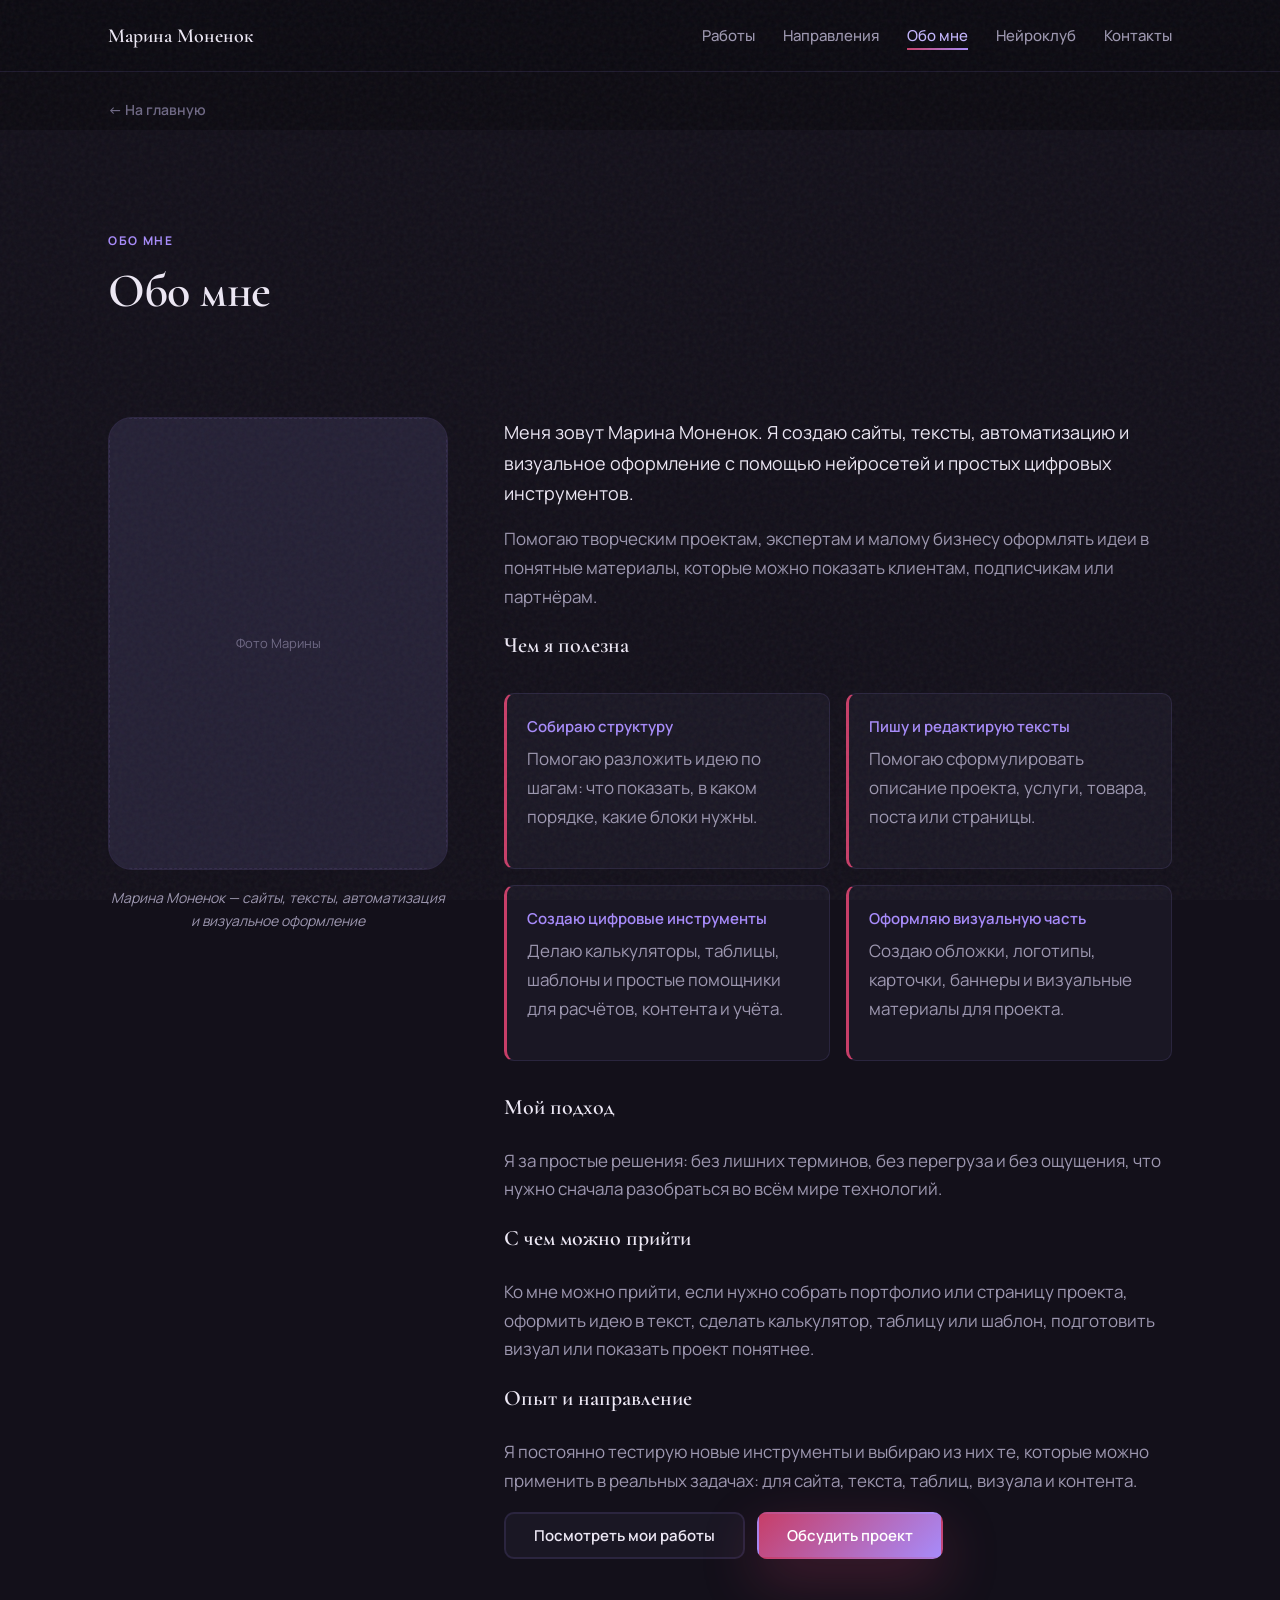
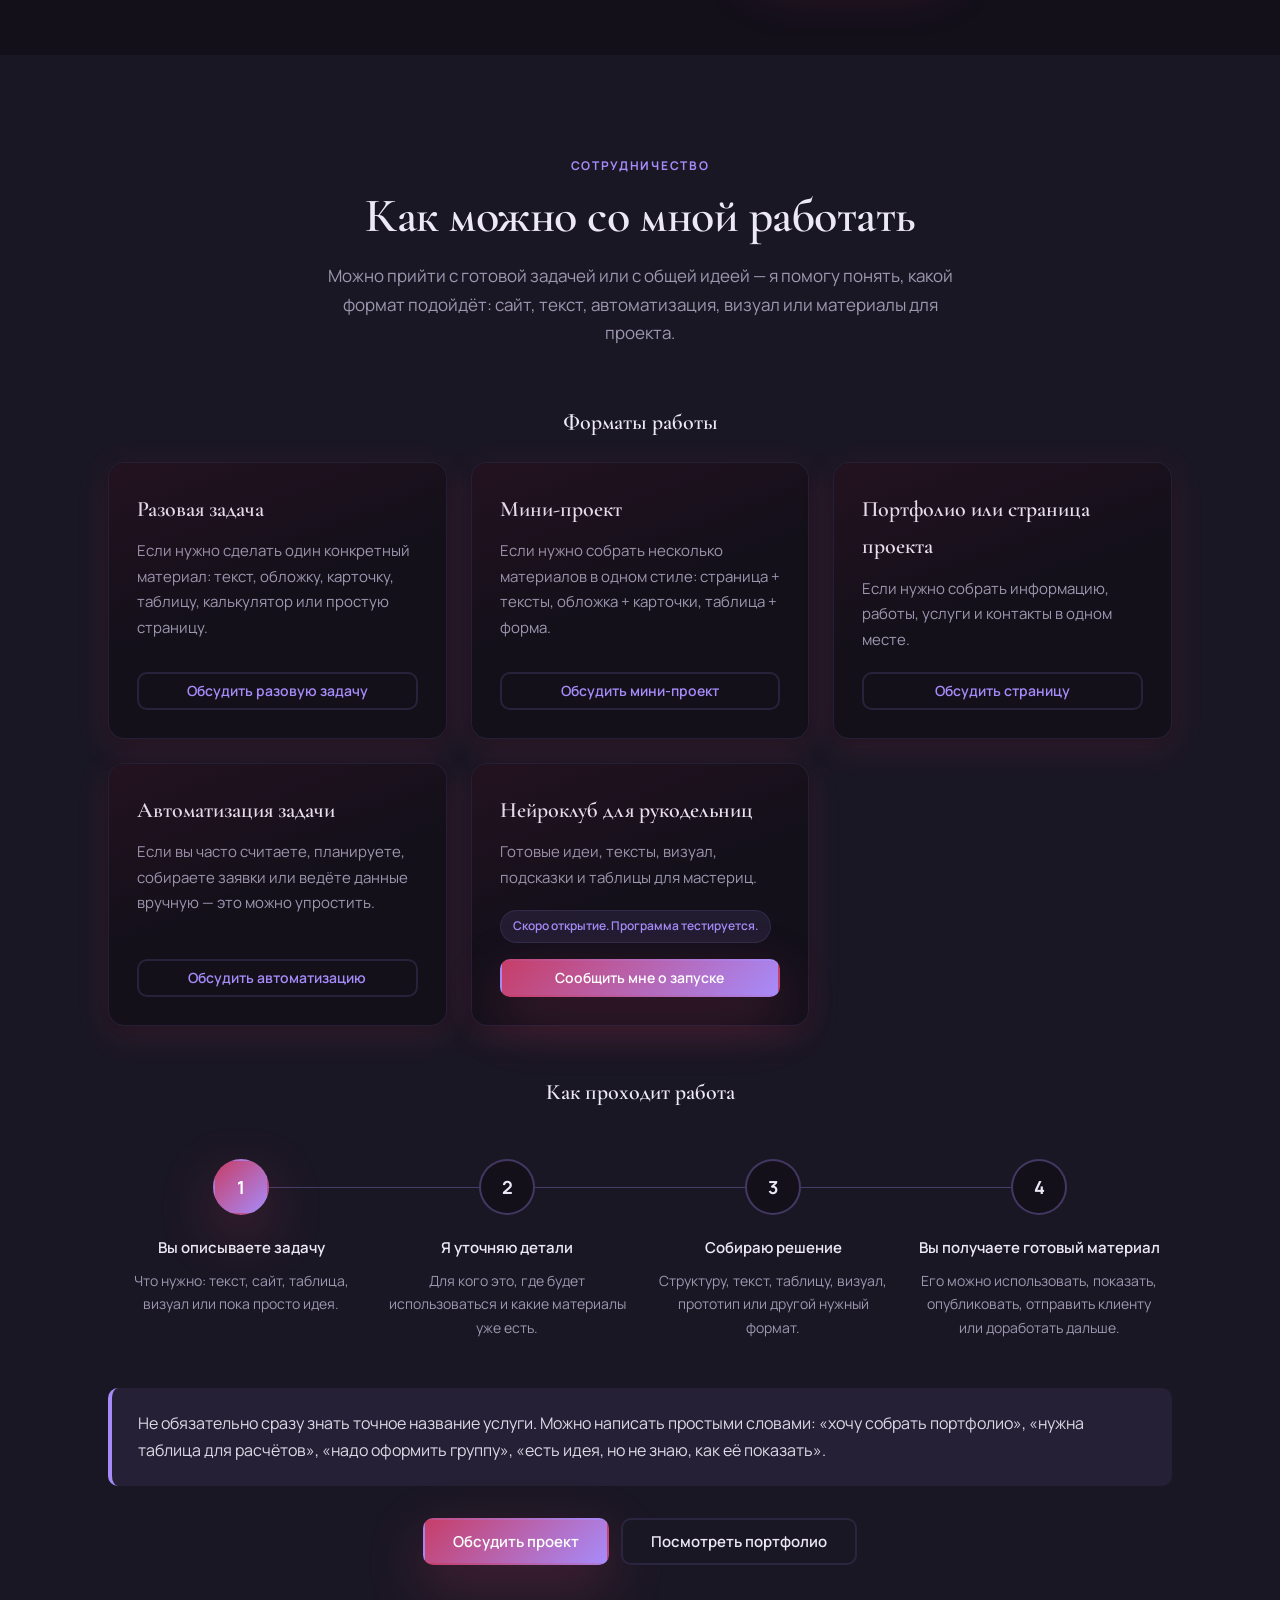
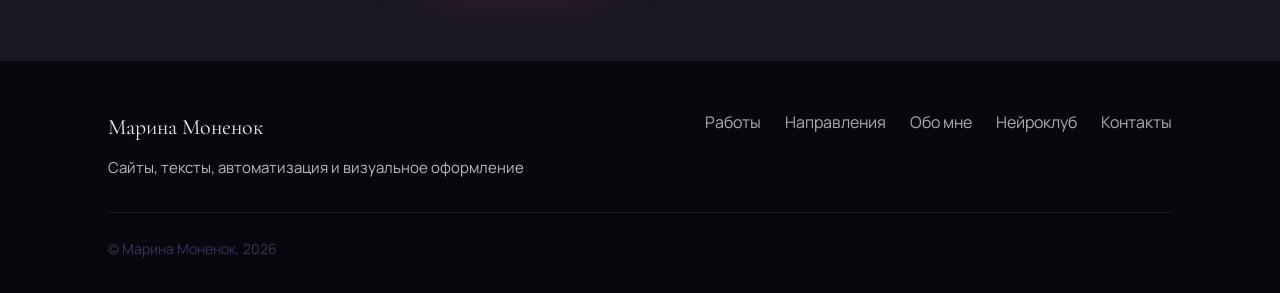
==== commit 28b2fed5: "снова цвет" ====
--- a/about.html
+++ b/about.html
@@ -1,4 +1,4 @@
-<!DOCTYPE html>
+﻿<!DOCTYPE html>
 <html lang="ru">
 <head>
   <meta charset="UTF-8">
@@ -7,7 +7,7 @@
   <title>Обо мне — Марина Моненок</title>
   <link rel="preconnect" href="https://fonts.googleapis.com">
   <link rel="preconnect" href="https://fonts.gstatic.com" crossorigin>
-  <link href="https://fonts.googleapis.com/css2?family=Cormorant+Garamond:wght@500;600;700&family=Nunito+Sans:wght@400;500;600;700&display=swap" rel="stylesheet">
+  <link href="https://fonts.googleapis.com/css2?family=Cormorant+Garamond:ital,wght@0,500;0,600;0,700;1,500&family=Manrope:wght@400;500;600;700&display=swap" rel="stylesheet">
   <link rel="stylesheet" href="css/styles.css">
 </head>
 <body data-page="about">
@@ -138,8 +138,6 @@
     </section>
   </main>
 
-  <div id="site-footer"></div>
-  <script src="js/section-bg.js"></script>
-  <script src="js/layout.js"></script>
+  <div id="site-footer"></div>  <script src="js/layout.js"></script>
 </body>
 </html>
--- a/css/styles.css
+++ b/css/styles.css
@@ -1,65 +1,69 @@
-@import url('section-bg.css');
-@import url('neural-hero-art.css');
-
-/* ============================================================
-   Марина Моненок — Портфолио
-   Палитра, секции, neuro-декор, адаптив
+﻿/* ============================================================
+   Марина Моненок — AI Creator Portfolio (2026)
+   Dark studio — спелая вишня + лаванда
    ============================================================ */
 
-/* --- Цветовая палитра (менять здесь) --- */
 :root {
-  /* Основа — светлая AI-студия */
-  --milk: #F6EFE4;
-  --warm-white: #FFFBF4;
-  --graphite: #18171C;
-  --text-muted: #4A484F;
-
-  /* Из логотипа */
-  --cherry: #9A1F4B;
-  --cherry-hover: #801940;
-  --champagne: #D8BFA6;
-
-  /* Нейро-акценты */
-  --neuro-purple: #8B5CFF;
-  --neuro-cyan: #22E6D2;
-  --cosmic: #24113D;
-  --gold: #F2B84B;
-  --neuro-black: #0E0B16;
-
-  /* Совместимость имён */
-  --linen: #EDE3FF;
-  --coffee: var(--champagne);
-  --plum: var(--cosmic);
-  --lavender: var(--neuro-purple);
-
-  --border-light: rgba(216, 191, 166, 0.55);
-  --field-white: #FFFFFF;
-
-  --gradient-cta: linear-gradient(135deg, #8B5CFF 0%, #9A1F4B 100%);
-  --gradient-neuro: linear-gradient(135deg, #8B5CFF 0%, #9A1F4B 100%);
-  --glow-purple: 0 0 40px rgba(139, 92, 255, 0.22);
-  --glow-cyan: 0 0 32px rgba(34, 230, 210, 0.18);
-  --glow-form: 0 8px 48px rgba(139, 92, 255, 0.12), 0 0 24px rgba(34, 230, 210, 0.08);
+  /* Тёмная база */
+  --bg-deep: #0D0B12;
+  --bg-base: #13101A;
+  --bg-surface: #1A1724;
+  --bg-elevated: #221F2E;
+
+  --text-primary: #EDE8F5;
+  --text-muted: #9D97B0;
+  --stone: #6E6884;
+
+  /* Спелая вишня */
+  --cherry: #C73E68;
+  --cherry-hover: #E04F7A;
+  --cherry-deep: #9A1F4B;
+
+  /* Лаванда */
+  --lavender: #A78BFA;
+  --lavender-soft: #C4B5FD;
+  --lavender-muted: #7C6BB8;
+
+  --brand-cherry: var(--cherry-deep);
+
+  /* Алиасы совместимости */
+  --milk: var(--bg-base);
+  --warm-white: var(--bg-surface);
+  --graphite: var(--text-primary);
+  --ink: #09070D;
+
+  --ai-iris: var(--lavender);
+  --ai-iris-hover: var(--lavender-soft);
+  --ai-teal: var(--lavender-soft);
+  --ai-teal-hover: #DDD6FE;
+  --ai-void: var(--bg-deep);
+  --ai-lilac: rgba(167, 139, 250, 0.14);
+  --ai-mist: rgba(167, 139, 250, 0.08);
+  --champagne: rgba(167, 139, 250, 0.32);
+
+  --border-light: rgba(167, 139, 250, 0.12);
+  --border-strong: rgba(199, 62, 104, 0.32);
+  --field-white: #16131F;
+
+  --shadow-soft: 0 16px 48px rgba(0, 0, 0, 0.5);
+  --shadow-card: 0 4px 24px rgba(0, 0, 0, 0.35);
+  --shadow-lift: 0 20px 56px rgba(199, 62, 104, 0.28);
+  --shadow-glow: 0 0 40px rgba(167, 139, 250, 0.22);
+
+  --gradient-cta: linear-gradient(135deg, var(--cherry) 0%, var(--lavender) 100%);
+  --gradient-cta-hover: linear-gradient(135deg, var(--cherry-hover) 0%, var(--lavender-soft) 100%);
 
   --font-heading: 'Cormorant Garamond', Georgia, serif;
-  --font-body: 'Nunito Sans', system-ui, sans-serif;
-
-  --radius-sm: 8px;
-  --radius-md: 12px;
-  --radius-lg: 20px;
-  --radius-xl: 28px;
+  --font-body: 'Manrope', system-ui, sans-serif;
+
+  --radius-sm: 6px;
+  --radius-md: 10px;
+  --radius-lg: 16px;
+  --radius-xl: 24px;
 
   --header-height: 72px;
-  --container-max: 1140px;
-  --section-padding: 88px;
-
-  /* Neuro-паттерны */
-  --neuro-dot: radial-gradient(circle, rgba(139, 92, 255, 0.35) 1.2px, transparent 1.2px),
-               radial-gradient(circle, rgba(34, 230, 210, 0.25) 1px, transparent 1px);
-  --neuro-grid: linear-gradient(rgba(216, 191, 166, 0.35) 1px, transparent 1px),
-                linear-gradient(90deg, rgba(216, 191, 166, 0.35) 1px, transparent 1px);
-  --neuro-glow: radial-gradient(ellipse at 70% 40%, rgba(139, 92, 255, 0.14) 0%, transparent 55%),
-                radial-gradient(ellipse at 30% 70%, rgba(34, 230, 210, 0.1) 0%, transparent 50%);
+  --container-max: 1120px;
+  --section-padding: 96px;
 }
 
 *, *::before, *::after { box-sizing: border-box; margin: 0; padding: 0; }
@@ -72,72 +76,65 @@
 body {
   font-family: var(--font-body);
   font-size: 16px;
-  line-height: 1.65;
-  color: var(--graphite);
-  background: var(--milk);
+  line-height: 1.7;
+  color: var(--text-primary);
+  background: var(--bg-deep);
   -webkit-font-smoothing: antialiased;
 }
 
+body::before {
+  content: '';
+  position: fixed;
+  inset: 0;
+  pointer-events: none;
+  z-index: 9999;
+  opacity: 0.05;
+  background-image: url("data:image/svg+xml,%3Csvg viewBox='0 0 256 256' xmlns='http://www.w3.org/2000/svg'%3E%3Cfilter id='n'%3E%3CfeTurbulence type='fractalNoise' baseFrequency='0.85' numOctaves='4' stitchTiles='stitch'/%3E%3C/filter%3E%3Crect width='100%25' height='100%25' filter='url(%23n)'/%3E%3C/svg%3E");
+}
+
 img { max-width: 100%; height: auto; display: block; }
-a { color: var(--cherry); text-decoration: none; transition: color 0.2s; }
-a:hover { color: var(--cherry-hover); }
+a { color: var(--lavender-soft); text-decoration: none; transition: color 0.2s ease; }
+a:hover { color: var(--cherry); }
 ul { list-style: none; }
 
 .container {
   width: 100%;
   max-width: var(--container-max);
   margin: 0 auto;
-  padding: 0 24px;
-}
-
-/* ============================================================
-   NEURO-ДЕКОР — базовые классы (слои в section-bg.css + section-bg.js)
-   ============================================================ */
-.neuro-deco {
-  position: relative;
-  isolation: isolate;
-  overflow: hidden;
-}
-
-.neuro-deco > .container,
-.neuro-deco > .footer__inner-wrap {
-  position: relative;
-  z-index: 2;
-}
-
-.neuro-lines {
-  position: absolute;
-  inset: 0;
-  width: 100%;
-  height: 100%;
-  pointer-events: none;
-  z-index: 1;
-  opacity: 0.35;
-}
-
-.neuro-lines line { stroke: var(--neuro-purple); stroke-width: 1.2; }
-.neuro-lines circle { fill: var(--neuro-cyan); stroke: var(--neuro-cyan); }
+  padding: 0 28px;
+}
+
+@keyframes heroReveal {
+  from { opacity: 0; transform: translateY(18px); }
+  to { opacity: 1; transform: translateY(0); }
+}
+
+@keyframes pulse {
+  0%, 100% { opacity: 1; }
+  50% { opacity: 0.45; }
+}
 
 /* ============================================================
    ТИПОГРАФИКА
    ============================================================ */
 .section-label {
   display: inline-block;
-  font-size: 0.8125rem;
-  font-weight: 600;
-  letter-spacing: 0.08em;
+  font-size: 0.75rem;
+  font-weight: 700;
+  letter-spacing: 0.14em;
   text-transform: uppercase;
-  color: var(--neuro-purple);
-  margin-bottom: 12px;
+  color: var(--lavender);
+  margin-bottom: 14px;
 }
 
 .section-title {
   font-family: var(--font-heading);
-  font-size: clamp(2rem, 4vw, 2.75rem);
-  font-weight: 600;
-  line-height: 1.2;
-  color: var(--graphite);
-  margin-bottom: 16px;
+  font-size: clamp(2.125rem, 4.2vw, 3rem);
+  font-weight: 600;
+  line-height: 1.12;
+  color: var(--graphite);
+  margin-bottom: 18px;
+  letter-spacing: -0.01em;
 }
 
 .section-subtitle {
@@ -181,62 +178,62 @@
 
 .btn--primary {
   background: var(--gradient-cta);
-  color: var(--warm-white);
+  color: #FFFFFF;
   border-color: transparent;
-  box-shadow: 0 4px 20px rgba(139, 92, 255, 0.25);
+  box-shadow: var(--shadow-lift);
 }
 .btn--primary:hover {
-  background: linear-gradient(135deg, #7a4de8 0%, var(--cherry-hover) 100%);
+  background: var(--gradient-cta-hover);
   border-color: transparent;
-  color: var(--warm-white);
+  color: #FFFFFF;
   transform: translateY(-2px);
-  box-shadow: var(--glow-purple), 0 6px 24px rgba(154, 31, 75, 0.3);
+  box-shadow: var(--shadow-lift), var(--shadow-glow);
 }
 
 .btn--secondary {
   background: var(--warm-white);
   color: var(--graphite);
-  border-color: var(--champagne);
+  border-color: var(--border-light);
 }
 .btn--secondary:hover {
-  border-color: var(--neuro-purple);
-  color: var(--neuro-purple);
-  background: rgba(139, 92, 255, 0.06);
-  box-shadow: var(--glow-purple);
+  border-color: var(--ai-iris);
+  color: var(--ai-iris);
+  background: var(--warm-white);
+  box-shadow: var(--shadow-card);
 }
 
 .btn--gold {
-  background: var(--gold);
-  color: var(--cosmic);
-  border-color: var(--gold);
+  background: var(--cherry);
+  color: #FFFFFF;
+  border-color: var(--cherry);
 }
 .btn--gold:hover {
-  background: #e5a83e;
-  color: var(--cosmic);
-  box-shadow: 0 4px 16px rgba(242, 184, 75, 0.35);
+  background: var(--cherry-hover);
+  color: #FFFFFF;
+  box-shadow: var(--shadow-glow);
 }
 
 .btn--outline {
   background: transparent;
-  color: var(--cherry);
-  border-color: var(--neuro-purple);
+  color: var(--ai-iris);
+  border-color: var(--ai-lilac);
 }
 .btn--outline:hover {
-  background: var(--neuro-purple);
-  color: var(--warm-white);
-  border-color: var(--neuro-purple);
+  background: var(--ai-iris);
+  color: #FFFFFF;
+  border-color: var(--ai-iris);
 }
 
 .btn--outline-light {
   background: var(--warm-white);
   color: var(--graphite);
-  border-color: rgba(139, 92, 255, 0.45);
+  border-color: var(--border-light);
 }
 .btn--outline-light:hover {
-  border-color: var(--neuro-purple);
-  color: var(--neuro-purple);
-  background: rgba(139, 92, 255, 0.08);
-  box-shadow: var(--glow-purple);
+  border-color: var(--ai-iris);
+  color: var(--ai-iris);
+  background: var(--ai-mist);
+  box-shadow: var(--shadow-card);
 }
 
 .btn--small { padding: 10px 20px; font-size: 0.875rem; }
@@ -251,10 +248,10 @@
   justify-content: center;
   flex-direction: column;
   gap: 10px;
-  background: linear-gradient(145deg, rgba(139, 92, 255, 0.08), rgba(34, 230, 210, 0.06));
-  border: 1px dashed rgba(139, 92, 255, 0.35);
+  background: var(--ai-mist);
+  border: 1px dashed var(--border-light);
   border-radius: var(--radius-md);
-  color: var(--text-muted);
+  color: var(--stone);
   font-size: 0.8125rem;
   text-align: center;
   padding: 16px;
@@ -263,15 +260,15 @@
 .img-placeholder svg {
   width: 32px;
   height: 32px;
-  opacity: 0.5;
-  stroke: var(--neuro-purple);
+  opacity: 0.45;
+  stroke: var(--ai-iris);
 }
 
 .img-placeholder--preview {
   aspect-ratio: 16 / 10;
   width: 100%;
   margin-bottom: 16px;
-  background: linear-gradient(135deg, rgba(139, 92, 255, 0.12), rgba(34, 230, 210, 0.1));
+  background: linear-gradient(135deg, rgba(199, 62, 104, 0.1), rgba(167, 139, 250, 0.08));
 }
 
 .img-placeholder--square { aspect-ratio: 1; }
@@ -286,13 +283,13 @@
   top: 0; left: 0; right: 0;
   z-index: 1000;
   height: var(--header-height);
-  background: rgba(246, 239, 228, 0.92);
-  backdrop-filter: blur(14px);
+  background: rgba(13, 11, 18, 0.92);
+  backdrop-filter: blur(16px);
   border-bottom: 1px solid var(--border-light);
 }
 
 .header--scrolled {
-  box-shadow: 0 4px 28px rgba(139, 92, 255, 0.08);
+  box-shadow: var(--shadow-card);
 }
 
 .header__inner {
@@ -308,7 +305,7 @@
   font-weight: 600;
   color: var(--graphite);
 }
-.header__logo:hover { color: var(--neuro-purple); }
+.header__logo:hover { color: var(--cherry); }
 
 .nav { display: flex; align-items: center; gap: 32px; }
 .nav__list { display: flex; gap: 28px; }
@@ -324,11 +321,11 @@
   position: absolute;
   bottom: -4px; left: 0;
   width: 0; height: 2px;
-  background: linear-gradient(90deg, var(--neuro-purple), var(--neuro-cyan));
-  transition: width 0.25s;
+  background: var(--gradient-cta);
+  transition: width 0.25s ease;
 }
 .nav__link:hover,
-.nav__link--active { color: var(--cherry); }
+.nav__link--active { color: var(--lavender-soft); }
 .nav__link:hover::after,
 .nav__link--active::after { width: 100%; }
 
@@ -360,17 +357,63 @@
 /* 1. Hero */
 .section--hero {
   background: var(--milk);
-  padding-top: calc(var(--header-height) + 64px);
-  padding-bottom: 96px;
-  min-height: 92vh;
-  display: flex;
-  align-items: center;
+  padding-top: calc(var(--header-height) + 72px);
+  padding-bottom: 104px;
+  min-height: 90vh;
+  display: flex;
+  align-items: center;
+  position: relative;
+  overflow: hidden;
+}
+
+.section--hero::before {
+  content: '';
+  position: absolute;
+  top: -15%;
+  right: -8%;
+  width: 55%;
+  height: 75%;
+  background: radial-gradient(ellipse at center, rgba(199, 62, 104, 0.16) 0%, transparent 68%);
+  pointer-events: none;
+}
+
+.section--hero::after {
+  content: '';
+  position: absolute;
+  bottom: -20%;
+  left: -5%;
+  width: 45%;
+  height: 55%;
+  background: radial-gradient(ellipse, rgba(167, 139, 250, 0.12) 0%, transparent 70%);
+  pointer-events: none;
+}
+
+.section--hero .container {
+  position: relative;
+  z-index: 1;
+}
+
+.hero__content > * {
+  animation: heroReveal 0.75s ease backwards;
+}
+.hero__badge { animation-delay: 0.05s; }
+.hero__name { animation-delay: 0.12s; }
+.hero__tagline { animation-delay: 0.18s; }
+.hero__title { animation-delay: 0.24s; }
+.hero__subtitle { animation-delay: 0.3s; }
+.hero__actions { animation-delay: 0.38s; }
+.hero__notice { animation-delay: 0.46s; }
+.hero__collage-frame { animation: heroReveal 0.85s ease 0.2s backwards; }
+
+.hero__visual {
+  position: relative;
+  z-index: 1;
 }
 
 .hero__grid {
   display: grid;
-  grid-template-columns: 1fr 1.1fr;
-  gap: 48px 64px;
+  grid-template-columns: 1.05fr 0.95fr;
+  gap: 56px 72px;
   align-items: center;
 }
 
@@ -379,18 +422,20 @@
   flex-wrap: wrap;
   gap: 4px 12px;
   padding: 8px 18px;
-  background: rgba(139, 92, 255, 0.1);
-  border: 1px solid rgba(139, 92, 255, 0.2);
+  background: var(--warm-white);
+  border: 1px solid var(--border-light);
   border-radius: 100px;
   font-size: 0.8125rem;
   font-weight: 600;
-  color: var(--cosmic);
-  margin-bottom: 24px;
+  color: var(--graphite);
+  margin-bottom: 28px;
+  letter-spacing: 0.02em;
 }
 
 .hero__tagline {
   font-size: 1.125rem;
   color: var(--cherry);
+  font-weight: 600;
   margin-bottom: 20px;
 }
 
@@ -407,19 +452,20 @@
   gap: 10px;
   margin-top: 28px;
   padding: 12px 20px;
-  background: rgba(139, 92, 255, 0.08);
-  border: 1px solid rgba(139, 92, 255, 0.2);
+  background: var(--ai-mist);
+  border: 1px solid var(--border-light);
+  border-left: 3px solid var(--lavender);
   border-radius: var(--radius-md);
   font-size: 0.875rem;
   font-weight: 600;
-  color: var(--cherry);
+  color: var(--graphite);
 }
 .hero__notice-dot {
   width: 8px; height: 8px;
-  background: var(--neuro-cyan);
+  background: var(--cherry);
   border-radius: 50%;
-  box-shadow: 0 0 8px var(--neuro-cyan);
-  animation: pulse 2s infinite;
+  box-shadow: 0 0 10px rgba(199, 62, 104, 0.55);
+  animation: pulse 2.5s infinite;
 }
 
 .hero__badge span:not(:last-child)::after {
@@ -445,8 +491,6 @@
   margin-bottom: 16px;
 }
 
-@keyframes pulse { 0%, 100% { opacity: 1; } 50% { opacity: 0.35; } }
-
 .hero__collage {
   position: relative;
   min-height: 420px;
@@ -465,39 +509,41 @@
   background: var(--warm-white);
   border-radius: var(--radius-xl);
   padding: 28px;
-  border: 1px solid rgba(139, 92, 255, 0.15);
-  box-shadow: var(--glow-purple), 0 12px 48px rgba(24, 23, 28, 0.06);
+  border: 1px solid var(--border-light);
+  box-shadow: var(--shadow-soft);
 }
 
 .hero__window {
   background: var(--milk);
   border-radius: var(--radius-md);
   padding: 16px;
-  border: 1px solid rgba(216, 191, 166, 0.6);
+  border: 1px solid var(--border-light);
   min-height: 100px;
-  transition: box-shadow 0.25s;
+  transition: box-shadow 0.25s, transform 0.25s;
 }
 .hero__window:hover {
-  box-shadow: 0 0 20px rgba(34, 230, 210, 0.15);
+  box-shadow: var(--shadow-card);
+  transform: translateY(-2px);
 }
 
 .hero__window-label {
   font-size: 0.6875rem;
   font-weight: 700;
   text-transform: uppercase;
-  letter-spacing: 0.06em;
-  color: var(--neuro-purple);
+  letter-spacing: 0.08em;
+  color: var(--cherry);
   margin-bottom: 8px;
 }
 .hero__window-placeholder {
   height: 60px;
-  background: linear-gradient(135deg, rgba(139, 92, 255, 0.1), rgba(34, 230, 210, 0.08));
+  background: var(--ai-mist);
   border-radius: var(--radius-sm);
+  border: 1px dashed var(--border-light);
   display: flex;
   align-items: center;
   justify-content: center;
   font-size: 0.75rem;
-  color: var(--text-muted);
+  color: var(--stone);
 }
 .hero__window--site .hero__window-placeholder { height: 80px; }
 
@@ -518,31 +564,31 @@
 .direction-card {
   background: var(--milk);
   border: 1px solid var(--border-light);
-  border-top: 3px solid var(--neuro-purple);
+  border-top: 3px solid var(--cherry);
   border-radius: var(--radius-lg);
   padding: 32px;
   display: flex;
   flex-direction: column;
   transition: box-shadow 0.3s, transform 0.3s;
 }
-.direction-card:nth-child(2) { border-top-color: var(--neuro-cyan); }
-.direction-card:nth-child(3) { border-top-color: var(--cherry); }
-.direction-card:nth-child(4) { border-top-color: var(--neuro-purple); }
+.direction-card:nth-child(2) { border-top-color: var(--lavender); }
+.direction-card:nth-child(3) { border-top-color: var(--lavender-soft); }
+.direction-card:nth-child(4) { border-top-color: var(--cherry-deep); }
 
 .direction-card:hover {
-  box-shadow: var(--glow-purple);
+  box-shadow: var(--shadow-soft);
   transform: translateY(-3px);
 }
 
 .direction-card--neuroclub {
-  background: linear-gradient(135deg, var(--milk) 0%, #EDE3FF 100%);
-  border-top-color: var(--cherry);
-  border-color: rgba(139, 92, 255, 0.25);
+  background: linear-gradient(135deg, var(--bg-base) 0%, rgba(199, 62, 104, 0.1) 50%, rgba(167, 139, 250, 0.12) 100%);
+  border-top-color: var(--lavender);
+  border-color: var(--border-light);
 }
 
 .direction-card__icon {
   width: 44px; height: 44px;
-  background: rgba(139, 92, 255, 0.12);
+  background: var(--ai-mist);
   border-radius: var(--radius-md);
   display: flex;
   align-items: center;
@@ -551,8 +597,8 @@
   margin-bottom: 16px;
 }
 .direction-card--neuroclub .direction-card__icon {
-  background: var(--gradient-neuro);
-  color: var(--warm-white);
+  background: var(--gradient-cta);
+  color: #FFFFFF;
 }
 
 .direction-card__text {
@@ -596,21 +642,21 @@
   font-weight: 600;
   color: var(--graphite);
   background: var(--warm-white);
-  border: 1px solid rgba(139, 92, 255, 0.4);
+  border: 1px solid var(--border-light);
   border-radius: 100px;
   cursor: pointer;
   transition: all 0.2s;
 }
 .filter-btn:hover {
-  border-color: var(--neuro-purple);
-  color: var(--neuro-purple);
-  box-shadow: var(--glow-purple);
+  border-color: var(--cherry);
+  color: var(--cherry);
+  box-shadow: var(--shadow-card);
 }
 .filter-btn--active {
-  background: var(--neuro-purple);
-  color: var(--warm-white);
-  border-color: var(--neuro-purple);
-  box-shadow: var(--glow-purple);
+  background: var(--gradient-cta);
+  color: #FFFFFF;
+  border-color: transparent;
+  box-shadow: var(--shadow-lift);
 }
 
 .portfolio-grid {
@@ -649,7 +695,7 @@
 }
 
 .portfolio-card:hover {
-  box-shadow: var(--glow-purple), 0 10px 36px rgba(24, 23, 28, 0.08);
+  box-shadow: var(--shadow-soft), 0 10px 36px rgba(0, 0, 0, 0.35);
   transform: translateY(-3px);
 }
 
@@ -658,7 +704,7 @@
   font-weight: 700;
   text-transform: uppercase;
   letter-spacing: 0.04em;
-  color: var(--neuro-purple);
+  color: var(--cherry);
   margin-bottom: 8px;
 }
 .portfolio-card__desc {
@@ -668,7 +714,7 @@
 }
 .portfolio-card__done {
   font-size: 0.8125rem;
-  color: #7a7268;
+  color: var(--text-muted);
   padding: 12px;
   background: var(--milk);
   border-radius: var(--radius-sm);
@@ -710,7 +756,7 @@
   padding: 20px 18px;
   background: var(--warm-white);
   border-radius: var(--radius-md);
-  border: 1px solid rgba(139, 92, 255, 0.2);
+  border: 1px solid var(--border-light);
   text-align: center;
 }
 .text-flow__dot {
@@ -719,16 +765,13 @@
   height: 10px;
   margin: 0 auto 12px;
   border-radius: 50%;
-  background: var(--neuro-cyan);
-  box-shadow: 0 0 12px rgba(34, 230, 210, 0.45);
+  background: var(--lavender);
 }
 .text-flow__dot--purple {
-  background: var(--neuro-purple);
-  box-shadow: 0 0 12px rgba(139, 92, 255, 0.45);
+  background: var(--lavender-soft);
 }
 .text-flow__dot--cherry {
   background: var(--cherry);
-  box-shadow: 0 0 12px rgba(154, 31, 75, 0.35);
 }
 .text-flow__title {
   font-size: 1rem;
@@ -744,7 +787,7 @@
 .text-flow__arrow {
   display: flex;
   align-items: center;
-  color: var(--neuro-cyan);
+  color: var(--ai-iris);
   font-weight: 700;
   font-size: 1.25rem;
   padding: 0 4px;
@@ -771,13 +814,13 @@
 }
 .before-after__block--after {
   border: 2px solid var(--cherry);
-  border-top: 3px solid var(--neuro-purple);
-  box-shadow: var(--glow-purple);
+  border-top: 3px solid var(--lavender);
+  box-shadow: var(--shadow-card);
 }
 .before-after__block--after .before-after__text { color: var(--cherry); font-weight: 500; }
 .before-after__divider {
   height: 1px;
-  background: linear-gradient(90deg, var(--champagne), var(--neuro-cyan));
+  background: linear-gradient(90deg, var(--cherry), var(--lavender));
   margin: 16px 0;
   position: relative;
 }
@@ -788,7 +831,7 @@
   transform: translateY(-50%);
   background: var(--milk);
   padding-left: 12px;
-  color: var(--neuro-purple);
+  color: var(--cherry);
   font-weight: 700;
 }
 
@@ -796,25 +839,25 @@
 .section--sites { background: var(--milk); }
 
 .sites-mockup {
-  background: var(--cosmic);
-  border: 1px solid rgba(139, 92, 255, 0.3);
+  background: var(--ink);
+  border: 1px solid rgba(167, 139, 250, 0.2);
   border-radius: var(--radius-xl);
   padding: 24px;
   position: relative;
   min-height: 380px;
-  box-shadow: var(--glow-purple), var(--glow-cyan);
+  box-shadow: var(--shadow-soft);
 }
 
 .sites-mockup__screen {
-  background: rgba(255, 251, 244, 0.06);
+  background: rgba(26, 23, 36, 0.6);
   border-radius: var(--radius-md);
-  border: 1px solid rgba(34, 230, 210, 0.25);
+  border: 1px solid rgba(167, 139, 250, 0.15);
   overflow: hidden;
 }
 
 .sites-mockup__bar {
   height: 28px;
-  background: rgba(139, 92, 255, 0.2);
+  background: rgba(199, 62, 104, 0.25);
   display: flex;
   align-items: center;
   gap: 6px;
@@ -823,19 +866,18 @@
 .sites-mockup__dot {
   width: 8px; height: 8px;
   border-radius: 50%;
-  background: var(--neuro-cyan);
-  opacity: 0.8;
-  box-shadow: 0 0 6px var(--neuro-cyan);
+  background: var(--lavender);
+  opacity: 0.85;
 }
 
 .sites-mockup__neuro { opacity: 0.2; }
 
-/* 6. Автоматизация — светлый фон, тёмный визуал */
+/* 6. Автоматизация */
 .section--automation {
   background: var(--warm-white);
   color: var(--graphite);
 }
-.section--automation .section-label { color: var(--neuro-purple); }
+.section--automation .section-label { color: var(--cherry); }
 .section--automation .section-title { color: var(--graphite); }
 .section--automation .section-subtitle { color: var(--text-muted); }
 
@@ -850,33 +892,33 @@
   font-weight: 600;
   font-size: 0.9375rem;
   margin-bottom: 4px;
-  color: var(--neuro-purple);
+  color: var(--cherry);
 }
 
 .automation-showcase {
-  background: var(--cosmic);
+  background: var(--ink);
   border-radius: var(--radius-lg);
   padding: 24px;
   color: var(--milk);
   min-height: 320px;
-  border: 1px solid rgba(139, 92, 255, 0.35);
-  box-shadow: var(--glow-purple);
+  border: 1px solid rgba(154, 31, 75, 0.12);
+  box-shadow: var(--shadow-soft);
 }
 .automation-showcase__header {
-  border-bottom-color: rgba(34, 230, 210, 0.3);
+  border-bottom-color: rgba(167, 139, 250, 0.25);
 }
 .automation-showcase__title { color: var(--milk); }
 
 .automation-table-mock th {
-  background: rgba(139, 92, 255, 0.2);
-  color: var(--warm-white);
+  background: rgba(199, 62, 104, 0.28);
+  color: var(--text-primary);
 }
 .automation-table-mock td {
-  border-bottom-color: rgba(216, 191, 166, 0.2);
-  color: rgba(246, 239, 228, 0.9);
+  border-bottom-color: rgba(167, 139, 250, 0.12);
+  color: rgba(237, 232, 245, 0.9);
 }
 .automation-table-mock td:last-child {
-  color: var(--neuro-cyan);
+  color: var(--lavender-soft);
   font-weight: 600;
 }
 
@@ -885,8 +927,8 @@
   border-color: var(--border-light);
 }
 .section--automation .info-box {
-  background: rgba(139, 92, 255, 0.08);
-  border-left-color: var(--neuro-purple);
+  background: rgba(154, 31, 75, 0.12);
+  border-left-color: var(--cherry);
   color: var(--graphite);
 }
 .section--automation .info-box strong { color: var(--cherry); }
@@ -963,7 +1005,7 @@
   justify-content: space-between;
   margin-bottom: 16px;
   padding-bottom: 12px;
-  border-bottom: 2px solid rgba(34, 230, 210, 0.3);
+  border-bottom: 2px solid rgba(167, 139, 250, 0.2);
 }
 .automation-showcase__title { font-weight: 700; font-size: 0.9375rem; }
 
@@ -997,19 +1039,19 @@
 }
 .visual-gallery__item:hover {
   transform: translateY(-3px);
-  box-shadow: var(--glow-purple);
+  box-shadow: var(--shadow-soft);
 }
 
 /* 8. Нейроклуб */
 .section--neuroclub { background: var(--warm-white); }
 
 .neuroclub-banner {
-  background: var(--gradient-neuro);
+  background: var(--gradient-cta);
   border-radius: var(--radius-lg);
   padding: 28px 32px;
   margin-bottom: 32px;
-  color: var(--warm-white);
-  box-shadow: var(--glow-purple);
+  color: #FFFFFF;
+  box-shadow: var(--shadow-lift);
 }
 .neuroclub-banner p { color: rgba(255, 251, 244, 0.95); }
 
@@ -1024,14 +1066,13 @@
 }
 .neuroclub-mini__icon {
   width: 40px; height: 40px;
-  background: rgba(139, 92, 255, 0.12);
+  background: rgba(167, 139, 250, 0.18);
   border-radius: var(--radius-sm);
   display: flex;
   align-items: center;
   justify-content: center;
   font-size: 1.125rem;
   flex-shrink: 0;
-  box-shadow: 0 0 12px rgba(34, 230, 210, 0.15);
 }
 .neuroclub-mini__text { font-size: 0.8125rem; color: var(--text-muted); }
 
@@ -1056,13 +1097,13 @@
 .about__photo-caption {
   text-align: center;
   font-size: 0.875rem;
-  color: #5a5248;
+  color: var(--text-muted);
   font-style: italic;
 }
 
 .about__text p {
   margin-bottom: 16px;
-  color: #5a5248;
+  color: var(--text-muted);
   font-size: 1.0625rem;
 }
 .about__text > p:first-child {
@@ -1081,14 +1122,14 @@
   background: var(--warm-white);
   border-radius: var(--radius-md);
   border: 1px solid var(--border-light);
-  border-left: 3px solid var(--neuro-purple);
+  border-left: 3px solid var(--cherry);
 }
 .about__benefit h3,
 .about__benefit h4 {
   font-size: 0.9375rem;
   font-weight: 600;
   margin-bottom: 6px;
-  color: var(--cherry);
+  color: var(--ai-iris);
 }
 
 /* 10. Как работать */
@@ -1096,19 +1137,10 @@
   background: var(--warm-white);
   position: relative;
 }
-.section--work::before {
-  content: '';
-  position: absolute;
-  inset: 0;
-  background: var(--neuro-grid);
-  background-size: 56px 56px;
-  opacity: 0.08;
-  pointer-events: none;
-}
 
 .format-card--accent {
-  border-color: var(--neuro-purple);
-  background: linear-gradient(160deg, rgba(139, 92, 255, 0.08), var(--warm-white));
+  border-color: var(--cherry);
+  background: linear-gradient(160deg, rgba(154, 31, 75, 0.12), var(--warm-white));
 }
 
 .formats-grid {
@@ -1126,8 +1158,8 @@
   display: flex;
   flex-direction: column;
   box-shadow:
-    0 8px 32px rgba(139, 92, 255, 0.06),
-    0 2px 8px rgba(24, 23, 28, 0.04);
+    0 8px 32px rgba(199, 62, 104, 0.15),
+    0 2px 8px rgba(0, 0, 0, 0.25);
   position: relative;
   z-index: 1;
 }
@@ -1137,7 +1169,7 @@
   position: absolute;
   inset: 0;
   border-radius: inherit;
-  background: linear-gradient(160deg, rgba(139, 92, 255, 0.05) 0%, transparent 50%);
+  background: linear-gradient(160deg, rgba(154, 31, 75, 0.12) 0%, transparent 50%);
   pointer-events: none;
 }
 
@@ -1272,7 +1304,7 @@
 .footer__nav { display: flex; gap: 24px; flex-wrap: wrap; }
 .footer__bottom {
   padding-top: 24px;
-  border-top: 1px solid rgba(246, 239, 228, 0.12);
+  border-top: 1px solid rgba(167, 139, 250, 0.12);
   font-size: 0.875rem;
 }
 
@@ -1282,8 +1314,8 @@
   top: 28px;
   left: 12%;
   right: 12%;
-  height: 2px;
-  background: linear-gradient(90deg, var(--neuro-cyan), var(--neuro-purple));
+  height: 1px;
+  background: var(--champagne);
   z-index: 0;
 }
 
@@ -1301,87 +1333,84 @@
   margin: 0 auto 20px;
 }
 .step--accent .step__number {
-  background: var(--cherry);
-  border-color: var(--cherry);
-  color: var(--warm-white);
-  box-shadow: var(--glow-purple);
+  background: var(--gradient-cta);
+  border-color: transparent;
+  color: #FFFFFF;
+  box-shadow: var(--shadow-lift);
 }
 .step__text { font-size: 0.875rem; color: var(--text-muted); }
 
 .info-box--dark {
-  background: var(--cosmic);
-  border-left-color: var(--neuro-cyan);
-  color: var(--milk);
-}
-.info-box--dark p { color: rgba(246, 239, 228, 0.92); }
+  background: var(--bg-elevated);
+  border-left-color: var(--lavender);
+  color: var(--text-primary);
+}
+.info-box--dark p { color: rgba(237, 232, 245, 0.92); }
 
 .contact__form-wrap {
   background: var(--warm-white);
-  border: 1px solid rgba(139, 92, 255, 0.28);
+  border: 1px solid var(--border-light);
   border-radius: var(--radius-xl);
   padding: 36px;
-  box-shadow:
-    var(--glow-form),
-    0 0 80px rgba(139, 92, 255, 0.1),
-    0 0 40px rgba(34, 230, 210, 0.06);
+  box-shadow: var(--shadow-soft);
   margin-bottom: 48px;
 }
 
 .form__input:focus,
 .form__textarea:focus {
   outline: none;
-  border-color: var(--neuro-purple);
-  box-shadow: 0 0 0 3px rgba(139, 92, 255, 0.15);
+  border-color: var(--lavender);
+  box-shadow: 0 0 0 3px rgba(167, 139, 250, 0.18);
 }
 
 .form__success {
   display: none;
   padding: 32px;
-  background: rgba(139, 92, 255, 0.1);
+  background: rgba(199, 62, 104, 0.15);
   border-radius: var(--radius-md);
-  color: var(--cosmic);
+  color: var(--lavender-soft);
   font-weight: 600;
   text-align: center;
   font-size: 1.0625rem;
 }
 
-.status--ready { background: rgba(34, 230, 210, 0.15); color: #0d7a6f; }
-.status--testing { background: rgba(242, 184, 75, 0.25); color: #9a6b12; }
-.status--soon { background: rgba(242, 184, 75, 0.2); color: var(--cherry); border: 1px solid rgba(242, 184, 75, 0.4); }
-.status--developing { background: rgba(139, 92, 255, 0.15); color: var(--neuro-purple); }
+.status--ready { background: rgba(167, 139, 250, 0.15); color: var(--lavender-soft); }
+.status--testing { background: rgba(199, 62, 104, 0.15); color: var(--cherry); }
+.status--soon { background: rgba(167, 139, 250, 0.1); color: var(--lavender); border: 1px solid var(--border-light); }
+.status--developing { background: var(--ai-mist); color: var(--graphite); }
 
 .info-box {
   padding: 22px 26px;
-  background: rgba(139, 92, 255, 0.06);
+  background: var(--ai-mist);
   border-radius: var(--radius-md);
-  border-left: 4px solid var(--neuro-purple);
+  border-left: 4px solid var(--lavender);
   margin: 32px 0;
 }
 .info-box--neutral {
-  background: rgba(216, 191, 166, 0.2);
-  border-left-color: var(--champagne);
+  background: rgba(167, 139, 250, 0.1);
+  border-left-color: var(--cherry);
 }
 
 .example-item__content p { font-size: 0.9375rem; color: var(--text-muted); }
 
 .footer {
-  background: var(--cosmic);
-  color: rgba(246, 239, 228, 0.78);
+  background: var(--ink);
+  color: rgba(237, 232, 245, 0.78);
   padding: 48px 0 32px;
 }
 
-.footer__brand { color: var(--milk); }
-.footer__nav a { color: rgba(246, 239, 228, 0.72); }
-.footer__nav a:hover { color: var(--neuro-cyan); }
+.footer__brand { color: var(--text-primary); }
+.footer__nav a { color: rgba(237, 232, 245, 0.72); }
+.footer__nav a:hover { color: var(--lavender-soft); }
 .footer__bottom { color: var(--champagne); }
 
 .home-neuroclub-teaser {
-  background: linear-gradient(135deg, var(--milk) 0%, #EDE3FF 100%);
+  background: linear-gradient(135deg, var(--bg-surface) 0%, rgba(199, 62, 104, 0.12) 50%, rgba(167, 139, 250, 0.14) 100%);
   border-radius: var(--radius-lg);
   padding: 40px;
   text-align: center;
-  border: 1px solid rgba(139, 92, 255, 0.25);
-  box-shadow: var(--glow-purple);
+  border: 1px solid var(--border-light);
+  box-shadow: var(--shadow-card);
   position: relative;
   z-index: 2;
 }
@@ -1437,7 +1466,7 @@
     opacity: 0;
     visibility: hidden;
     transition: all 0.3s;
-    box-shadow: 0 8px 24px rgba(47, 47, 47, 0.08);
+    box-shadow: 0 8px 24px rgba(0, 0, 0, 0.45);
   }
   .nav__list--open { transform: translateY(0); opacity: 1; visibility: visible; }
   .nav__list li { border-bottom: 1px solid var(--border-light); }
@@ -1479,7 +1508,7 @@
   gap: 6px;
   font-size: 0.875rem;
   font-weight: 600;
-  color: var(--neuro-purple);
+  color: var(--stone);
   margin-bottom: 8px;
 }
 .back-link:hover { color: var(--cherry); }
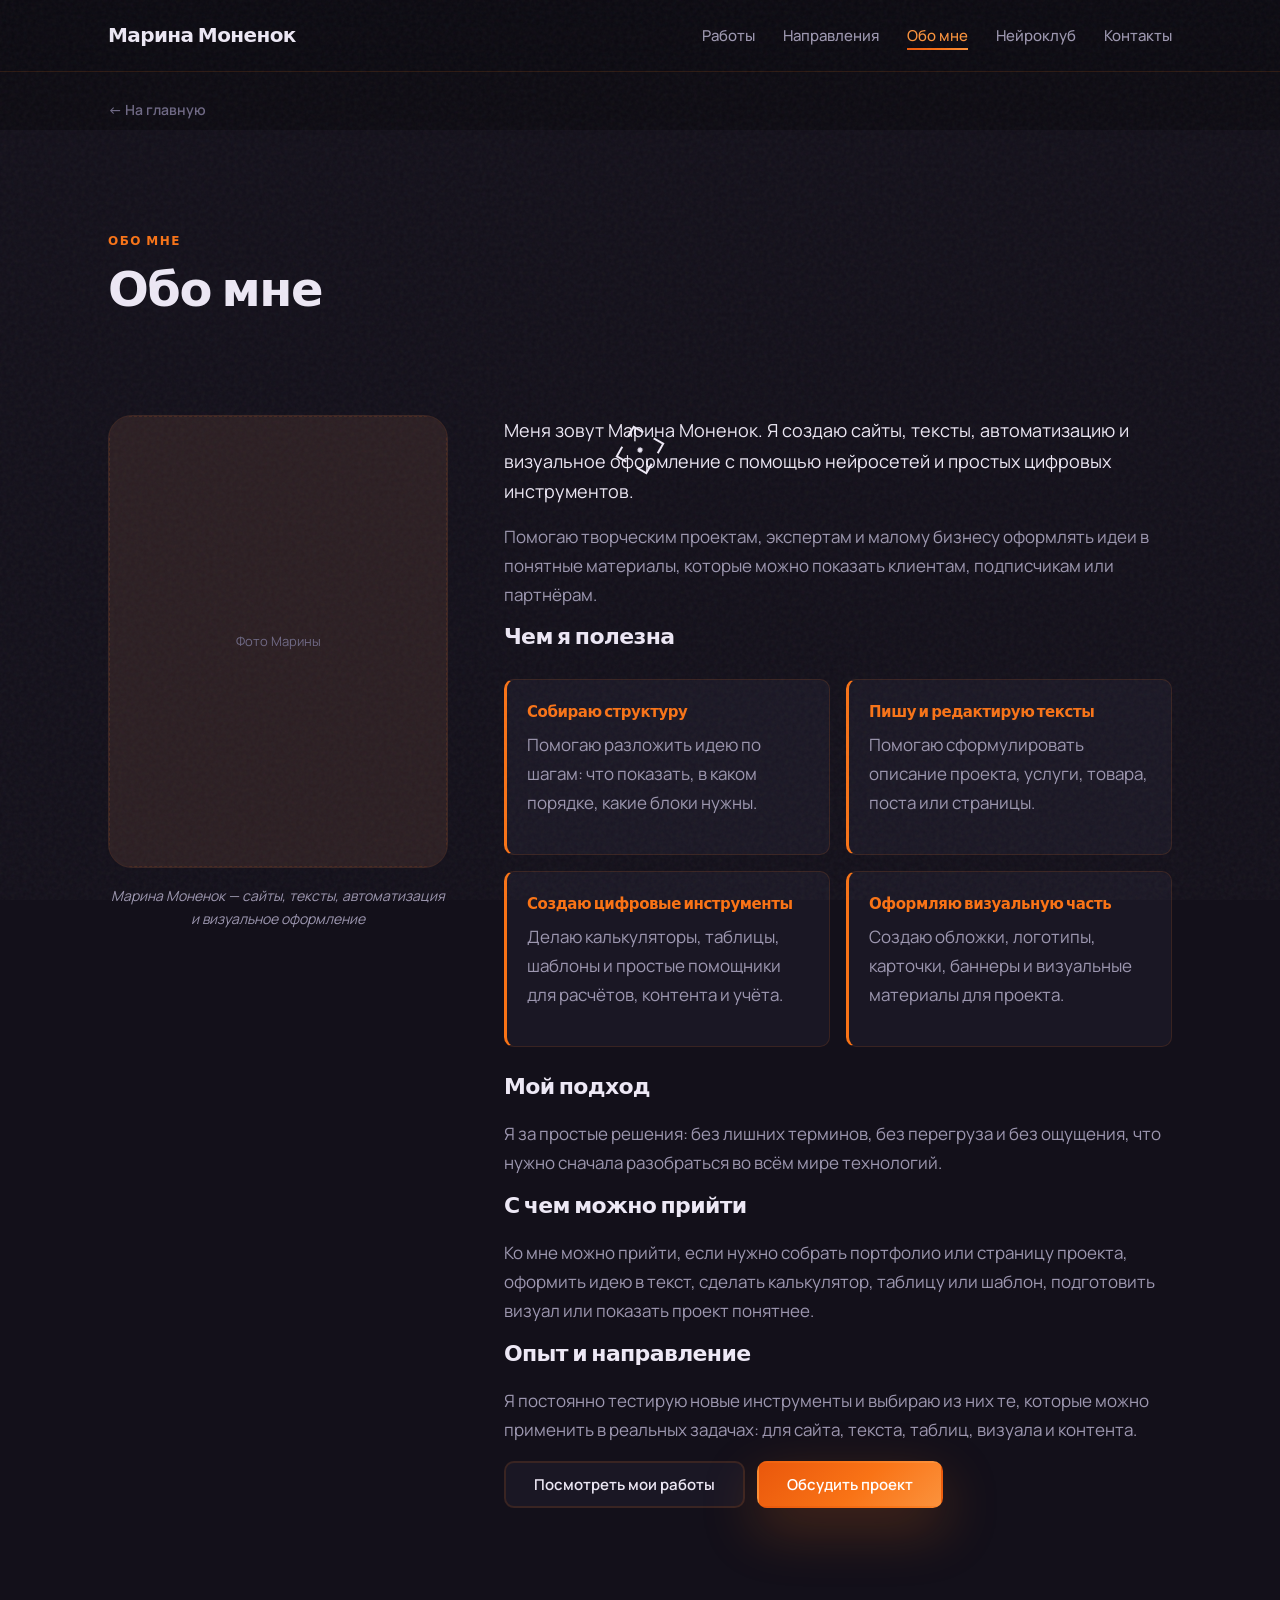
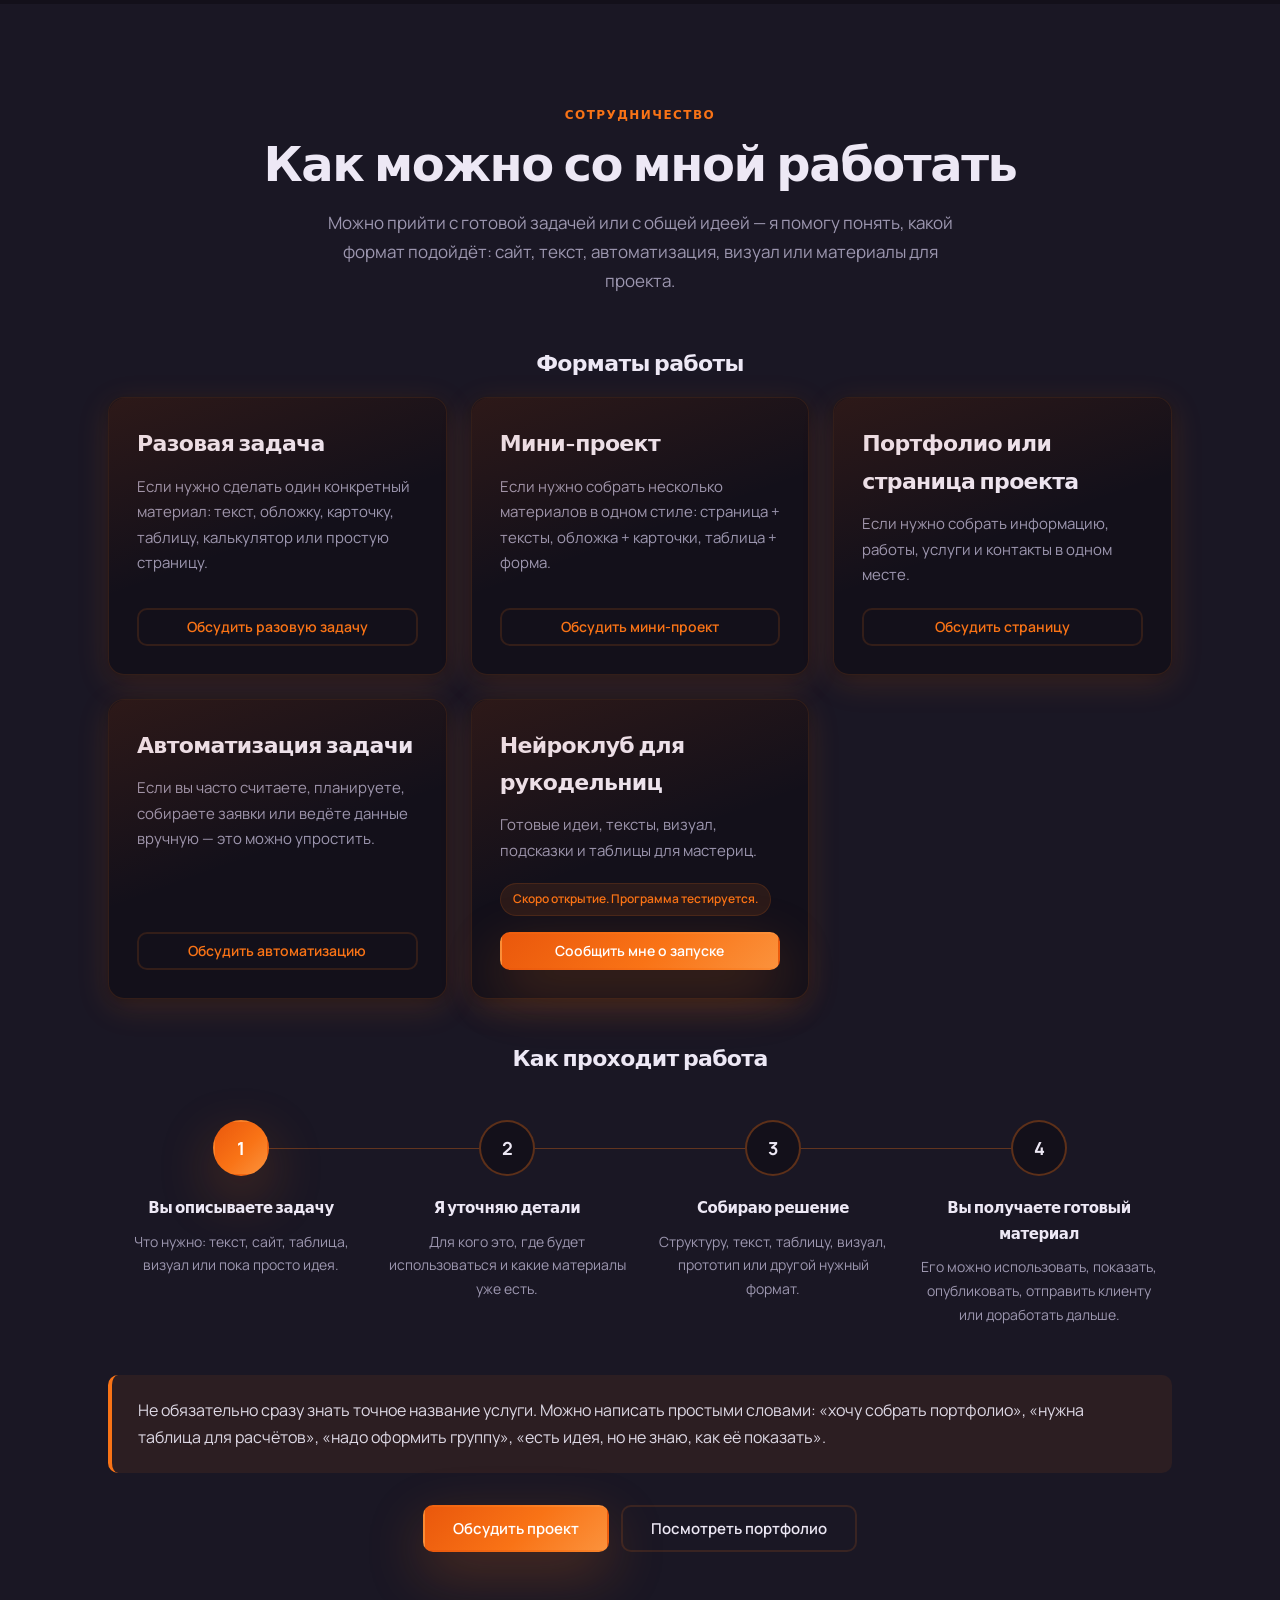
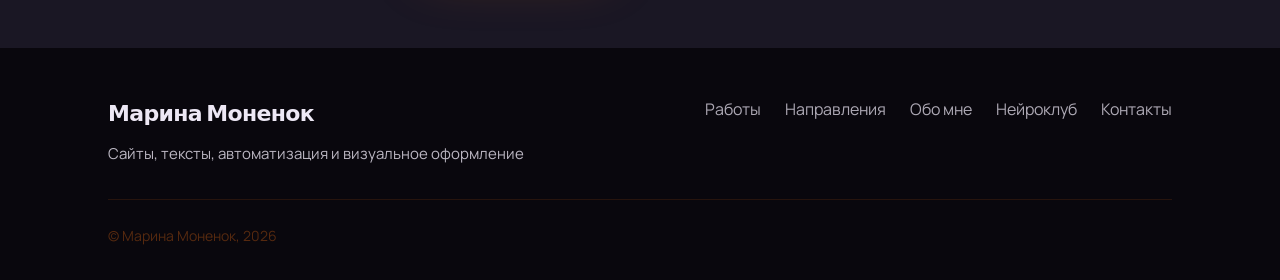
==== commit cb33357e: "анимация, фото" ====
--- a/about.html
+++ b/about.html
@@ -7,7 +7,7 @@
   <title>Обо мне — Марина Моненок</title>
   <link rel="preconnect" href="https://fonts.googleapis.com">
   <link rel="preconnect" href="https://fonts.gstatic.com" crossorigin>
-  <link href="https://fonts.googleapis.com/css2?family=Cormorant+Garamond:ital,wght@0,500;0,600;0,700;1,500&family=Manrope:wght@400;500;600;700&display=swap" rel="stylesheet">
+  <link href="https://fonts.googleapis.com/css2?family=Syne:wght@500;600;700;800&family=Manrope:wght@400;500;600;700&display=swap" rel="stylesheet">
   <link rel="stylesheet" href="css/styles.css">
 </head>
 <body data-page="about">
@@ -139,5 +139,6 @@
   </main>
 
   <div id="site-footer"></div>  <script src="js/layout.js"></script>
+  <script src="js/animations.js"></script>
 </body>
 </html>
--- a/css/styles.css
+++ b/css/styles.css
@@ -1,6 +1,6 @@
 ﻿/* ============================================================
    Марина Моненок — AI Creator Portfolio (2026)
-   Dark studio — спелая вишня + лаванда
+   Dark studio — оранжевый акцент
    ============================================================ */
 
 :root {
@@ -14,17 +14,11 @@
   --text-muted: #9D97B0;
   --stone: #6E6884;
 
-  /* Спелая вишня */
-  --cherry: #C73E68;
-  --cherry-hover: #E04F7A;
-  --cherry-deep: #9A1F4B;
-
-  /* Лаванда */
-  --lavender: #A78BFA;
-  --lavender-soft: #C4B5FD;
-  --lavender-muted: #7C6BB8;
-
-  --brand-cherry: var(--cherry-deep);
+  /* Оранж */
+  --orange: #F97316;
+  --orange-soft: #FB923C;
+  --orange-deep: #EA580C;
+  --orange-muted: #C2410C;
 
   /* Алиасы совместимости */
   --milk: var(--bg-base);
@@ -32,28 +26,23 @@
   --graphite: var(--text-primary);
   --ink: #09070D;
 
-  --ai-iris: var(--lavender);
-  --ai-iris-hover: var(--lavender-soft);
-  --ai-teal: var(--lavender-soft);
-  --ai-teal-hover: #DDD6FE;
-  --ai-void: var(--bg-deep);
-  --ai-lilac: rgba(167, 139, 250, 0.14);
-  --ai-mist: rgba(167, 139, 250, 0.08);
-  --champagne: rgba(167, 139, 250, 0.32);
-
-  --border-light: rgba(167, 139, 250, 0.12);
-  --border-strong: rgba(199, 62, 104, 0.32);
+  --accent-tint: rgba(249, 115, 22, 0.14);
+  --accent-mist: rgba(249, 115, 22, 0.08);
+  --champagne: rgba(249, 115, 22, 0.32);
+
+  --border-light: rgba(249, 115, 22, 0.14);
+  --border-strong: rgba(249, 115, 22, 0.35);
   --field-white: #16131F;
 
   --shadow-soft: 0 16px 48px rgba(0, 0, 0, 0.5);
   --shadow-card: 0 4px 24px rgba(0, 0, 0, 0.35);
-  --shadow-lift: 0 20px 56px rgba(199, 62, 104, 0.28);
-  --shadow-glow: 0 0 40px rgba(167, 139, 250, 0.22);
-
-  --gradient-cta: linear-gradient(135deg, var(--cherry) 0%, var(--lavender) 100%);
-  --gradient-cta-hover: linear-gradient(135deg, var(--cherry-hover) 0%, var(--lavender-soft) 100%);
-
-  --font-heading: 'Cormorant Garamond', Georgia, serif;
+  --shadow-lift: 0 20px 56px rgba(249, 115, 22, 0.25);
+  --shadow-glow: 0 0 40px rgba(249, 115, 22, 0.22);
+
+  --gradient-cta: linear-gradient(135deg, var(--orange-deep) 0%, var(--orange) 55%, var(--orange-soft) 100%);
+  --gradient-cta-hover: linear-gradient(135deg, var(--orange) 0%, var(--orange-soft) 100%);
+
+  --font-heading: 'Syne', system-ui, sans-serif;
   --font-body: 'Manrope', system-ui, sans-serif;
 
   --radius-sm: 6px;
@@ -80,6 +69,12 @@
   color: var(--text-primary);
   background: var(--bg-deep);
   -webkit-font-smoothing: antialiased;
+}
+
+body.has-target-cursor,
+body.has-target-cursor a,
+body.has-target-cursor button {
+  cursor: none !important;
 }
 
 body::before {
@@ -93,8 +88,8 @@
 }
 
 img { max-width: 100%; height: auto; display: block; }
-a { color: var(--lavender-soft); text-decoration: none; transition: color 0.2s ease; }
-a:hover { color: var(--cherry); }
+a { color: var(--orange-soft); text-decoration: none; transition: color 0.2s ease; }
+a:hover { color: var(--orange-soft); }
 ul { list-style: none; }
 
 .container {
@@ -115,26 +110,44 @@
 }
 
 /* ============================================================
-   ТИПОГРАФИКА
+   ТИПОГРАФИКА — Syne для всех заголовков
    ============================================================ */
+h1, h2, h3, h4,
+.section-title,
+.subsection-title,
+.hero__headline,
+.hero__name,
+.direction-card__title,
+.portfolio-card__title,
+.header__logo,
+.footer__brand,
+.contact__info h2,
+.contact__info h3,
+.format-card h3,
+.step__title,
+.example-item__content h3,
+.example-item__content h4 {
+  font-family: var(--font-heading);
+  font-weight: 700;
+  letter-spacing: -0.03em;
+}
+
 .section-label {
   display: inline-block;
+  font-family: var(--font-heading);
   font-size: 0.75rem;
   font-weight: 700;
-  letter-spacing: 0.14em;
+  letter-spacing: 0.12em;
   text-transform: uppercase;
-  color: var(--lavender);
+  color: var(--orange);
   margin-bottom: 14px;
 }
 
 .section-title {
-  font-family: var(--font-heading);
   font-size: clamp(2.125rem, 4.2vw, 3rem);
-  font-weight: 600;
-  line-height: 1.12;
+  line-height: 1.08;
   color: var(--graphite);
   margin-bottom: 18px;
-  letter-spacing: -0.01em;
 }
 
 .section-subtitle {
@@ -149,9 +162,8 @@
 .section-header--center .section-subtitle { margin-left: auto; margin-right: auto; }
 
 .subsection-title {
-  font-family: var(--font-heading);
   font-size: 1.375rem;
-  font-weight: 600;
+  line-height: 1.15;
   margin-bottom: 20px;
   color: var(--graphite);
 }
@@ -177,6 +189,8 @@
 }
 
 .btn--primary {
+  position: relative;
+  overflow: hidden;
   background: var(--gradient-cta);
   color: #FFFFFF;
   border-color: transparent;
@@ -196,32 +210,32 @@
   border-color: var(--border-light);
 }
 .btn--secondary:hover {
-  border-color: var(--ai-iris);
-  color: var(--ai-iris);
+  border-color: var(--orange);
+  color: var(--orange);
   background: var(--warm-white);
   box-shadow: var(--shadow-card);
 }
 
 .btn--gold {
-  background: var(--cherry);
+  background: var(--orange-deep);
   color: #FFFFFF;
-  border-color: var(--cherry);
+  border-color: var(--orange-deep);
 }
 .btn--gold:hover {
-  background: var(--cherry-hover);
+  background: var(--orange);
   color: #FFFFFF;
   box-shadow: var(--shadow-glow);
 }
 
 .btn--outline {
   background: transparent;
-  color: var(--ai-iris);
-  border-color: var(--ai-lilac);
+  color: var(--orange);
+  border-color: var(--accent-tint);
 }
 .btn--outline:hover {
-  background: var(--ai-iris);
+  background: var(--orange);
   color: #FFFFFF;
-  border-color: var(--ai-iris);
+  border-color: var(--orange);
 }
 
 .btn--outline-light {
@@ -230,9 +244,9 @@
   border-color: var(--border-light);
 }
 .btn--outline-light:hover {
-  border-color: var(--ai-iris);
-  color: var(--ai-iris);
-  background: var(--ai-mist);
+  border-color: var(--orange);
+  color: var(--orange);
+  background: var(--accent-mist);
   box-shadow: var(--shadow-card);
 }
 
@@ -248,7 +262,7 @@
   justify-content: center;
   flex-direction: column;
   gap: 10px;
-  background: var(--ai-mist);
+  background: var(--accent-mist);
   border: 1px dashed var(--border-light);
   border-radius: var(--radius-md);
   color: var(--stone);
@@ -261,14 +275,14 @@
   width: 32px;
   height: 32px;
   opacity: 0.45;
-  stroke: var(--ai-iris);
+  stroke: var(--orange);
 }
 
 .img-placeholder--preview {
   aspect-ratio: 16 / 10;
   width: 100%;
   margin-bottom: 16px;
-  background: linear-gradient(135deg, rgba(199, 62, 104, 0.1), rgba(167, 139, 250, 0.08));
+  background: linear-gradient(135deg, rgba(249, 115, 22, 0.1), rgba(249, 115, 22, 0.08));
 }
 
 .img-placeholder--square { aspect-ratio: 1; }
@@ -300,12 +314,10 @@
 }
 
 .header__logo {
-  font-family: var(--font-heading);
   font-size: 1.25rem;
-  font-weight: 600;
   color: var(--graphite);
 }
-.header__logo:hover { color: var(--cherry); }
+.header__logo:hover { color: var(--orange); }
 
 .nav { display: flex; align-items: center; gap: 32px; }
 .nav__list { display: flex; gap: 28px; }
@@ -325,7 +337,7 @@
   transition: width 0.25s ease;
 }
 .nav__link:hover,
-.nav__link--active { color: var(--lavender-soft); }
+.nav__link--active { color: var(--orange-soft); }
 .nav__link:hover::after,
 .nav__link--active::after { width: 100%; }
 
@@ -373,7 +385,7 @@
   right: -8%;
   width: 55%;
   height: 75%;
-  background: radial-gradient(ellipse at center, rgba(199, 62, 104, 0.16) 0%, transparent 68%);
+  background: radial-gradient(ellipse at center, rgba(249, 115, 22, 0.14) 0%, transparent 68%);
   pointer-events: none;
 }
 
@@ -384,7 +396,7 @@
   left: -5%;
   width: 45%;
   height: 55%;
-  background: radial-gradient(ellipse, rgba(167, 139, 250, 0.12) 0%, transparent 70%);
+  background: radial-gradient(ellipse, rgba(249, 115, 22, 0.12) 0%, transparent 70%);
   pointer-events: none;
 }
 
@@ -393,17 +405,28 @@
   z-index: 1;
 }
 
+.hero__content {
+  text-align: left;
+  justify-self: start;
+  width: 100%;
+  max-width: 580px;
+}
+
+.hero__actions {
+  justify-content: flex-start;
+}
+
 .hero__content > * {
   animation: heroReveal 0.75s ease backwards;
 }
-.hero__badge { animation-delay: 0.05s; }
-.hero__name { animation-delay: 0.12s; }
-.hero__tagline { animation-delay: 0.18s; }
-.hero__title { animation-delay: 0.24s; }
-.hero__subtitle { animation-delay: 0.3s; }
+.hero__eyebrow { animation-delay: 0.04s; }
+.hero__headline { animation-delay: 0.1s; }
+.hero__subtitle { animation-delay: 0.18s; }
+.hero__name { animation-delay: 0.24s; }
+.hero__tagline { animation-delay: 0.3s; }
 .hero__actions { animation-delay: 0.38s; }
 .hero__notice { animation-delay: 0.46s; }
-.hero__collage-frame { animation: heroReveal 0.85s ease 0.2s backwards; }
+.hero__photo-frame { animation: heroReveal 0.85s ease 0.2s backwards; }
 
 .hero__visual {
   position: relative;
@@ -417,33 +440,110 @@
   align-items: center;
 }
 
-.hero__badge {
-  display: inline-flex;
-  flex-wrap: wrap;
-  gap: 4px 12px;
-  padding: 8px 18px;
-  background: var(--warm-white);
-  border: 1px solid var(--border-light);
-  border-radius: 100px;
-  font-size: 0.8125rem;
+.hero__eyebrow {
+  font-family: var(--font-body);
+  font-size: 0.6875rem;
   font-weight: 600;
+  letter-spacing: 0.22em;
+  text-transform: uppercase;
+  color: var(--stone);
+  margin-bottom: 20px;
+  text-align: left;
+}
+
+.hero__eyebrow a {
+  color: inherit;
+  text-decoration: none;
+  transition: color 0.2s ease;
+}
+
+.hero__eyebrow a:hover {
+  color: var(--orange);
+}
+
+.hero__headline {
+  font-size: clamp(1.875rem, 3.8vw, 2.875rem);
+  line-height: 1.2;
   color: var(--graphite);
-  margin-bottom: 28px;
-  letter-spacing: 0.02em;
-}
-
-.hero__tagline {
-  font-size: 1.125rem;
-  color: var(--cherry);
-  font-weight: 600;
-  margin-bottom: 20px;
+  margin-bottom: 22px;
+  max-width: 580px;
+  width: 100%;
+  text-align: left;
+}
+
+.hero__headline .text-type {
+  display: block;
+  width: 100%;
+  min-height: 4.8em;
+  text-align: left;
+}
+
+.text-type {
+  text-align: left;
+}
+
+.text-type__content {
+  display: inline;
+  color: inherit;
+  font-weight: inherit;
+}
+
+.text-type__cursor {
+  display: inline;
+  margin-left: 1px;
+  color: var(--orange);
+  font-weight: 400;
+  vertical-align: baseline;
+  animation: cursorBlink 0.5s ease-in-out infinite;
+}
+
+.text-type__cursor--hidden {
+  visibility: hidden;
+  animation: none;
+}
+
+@keyframes cursorBlink {
+  0%, 100% { opacity: 1; }
+  50% { opacity: 0; }
+}
+
+.visually-hidden {
+  position: absolute;
+  width: 1px;
+  height: 1px;
+  padding: 0;
+  margin: -1px;
+  overflow: hidden;
+  clip: rect(0, 0, 0, 0);
+  white-space: nowrap;
+  border: 0;
 }
 
 .hero__subtitle {
   font-size: 1.0625rem;
   color: var(--text-muted);
+  margin-bottom: 28px;
+  max-width: 520px;
+  line-height: 1.7;
+  text-align: left;
+}
+
+.hero__name {
+  font-size: clamp(1.5rem, 2.8vw, 2rem);
+  line-height: 1.15;
+  color: var(--graphite);
+  margin-bottom: 10px;
+  text-align: left;
+}
+
+.hero__tagline {
+  font-size: 1.0625rem;
+  font-weight: 600;
+  color: var(--orange);
   margin-bottom: 32px;
   max-width: 480px;
+  line-height: 1.5;
+  text-align: left;
 }
 
 .hero__notice {
@@ -452,9 +552,9 @@
   gap: 10px;
   margin-top: 28px;
   padding: 12px 20px;
-  background: var(--ai-mist);
-  border: 1px solid var(--border-light);
-  border-left: 3px solid var(--lavender);
+  background: var(--accent-mist);
+  border: 1px solid var(--border-light);
+  border-left: 3px solid var(--orange);
   border-radius: var(--radius-md);
   font-size: 0.875rem;
   font-weight: 600;
@@ -462,9 +562,9 @@
 }
 .hero__notice-dot {
   width: 8px; height: 8px;
-  background: var(--cherry);
+  background: var(--orange);
   border-radius: 50%;
-  box-shadow: 0 0 10px rgba(199, 62, 104, 0.55);
+  box-shadow: 0 0 10px rgba(249, 115, 22, 0.55);
   animation: pulse 2.5s infinite;
 }
 
@@ -474,81 +574,58 @@
   opacity: 0.4;
 }
 
-.hero__name {
-  font-family: var(--font-heading);
-  font-size: clamp(2.5rem, 5vw, 3.75rem);
-  font-weight: 600;
-  line-height: 1.08;
-  color: var(--graphite);
-  margin-bottom: 10px;
-}
-
-.hero__title {
-  font-family: var(--font-heading);
-  font-size: clamp(1.35rem, 2.5vw, 1.85rem);
-  font-weight: 500;
-  line-height: 1.35;
-  margin-bottom: 16px;
-}
-
-.hero__collage {
+.hero__photo-wrap {
   position: relative;
-  min-height: 420px;
-}
-
-.hero__collage-windows {
-  display: grid;
-  grid-template-columns: 1fr 1fr;
-  gap: 14px;
-}
-
-.hero__window--site { grid-column: span 2; min-height: 130px; }
-
-.hero__collage-frame {
+  max-width: 440px;
+  margin: 0 0 0 auto;
+}
+
+.hero__photo-frame {
   position: relative;
-  background: var(--warm-white);
   border-radius: var(--radius-xl);
-  padding: 28px;
-  border: 1px solid var(--border-light);
-  box-shadow: var(--shadow-soft);
-}
-
-.hero__window {
-  background: var(--milk);
-  border-radius: var(--radius-md);
-  padding: 16px;
-  border: 1px solid var(--border-light);
-  min-height: 100px;
-  transition: box-shadow 0.25s, transform 0.25s;
-}
-.hero__window:hover {
-  box-shadow: var(--shadow-card);
-  transform: translateY(-2px);
-}
-
-.hero__window-label {
-  font-size: 0.6875rem;
-  font-weight: 700;
-  text-transform: uppercase;
-  letter-spacing: 0.08em;
-  color: var(--cherry);
-  margin-bottom: 8px;
-}
-.hero__window-placeholder {
-  height: 60px;
-  background: var(--ai-mist);
-  border-radius: var(--radius-sm);
-  border: 1px dashed var(--border-light);
-  display: flex;
-  align-items: center;
-  justify-content: center;
-  font-size: 0.75rem;
-  color: var(--stone);
-}
-.hero__window--site .hero__window-placeholder { height: 80px; }
-
-.hero__collage-photo {
-  margin-top: 14px;
+  padding: 3px;
+  background: var(--gradient-cta);
+  box-shadow: var(--shadow-lift), var(--shadow-glow);
+  overflow: hidden;
+}
+
+.hero__photo-frame::before {
+  content: '';
+  position: absolute;
+  inset: -24px -16px -16px;
+  background:
+    radial-gradient(ellipse at 30% 20%, rgba(249, 115, 22, 0.2) 0%, transparent 55%),
+    radial-gradient(ellipse at 80% 90%, rgba(249, 115, 22, 0.16) 0%, transparent 50%);
+  z-index: -1;
+  pointer-events: none;
+}
+
+.hero__photo-inner {
+  position: relative;
+  border-radius: calc(var(--radius-xl) - 3px);
+  overflow: hidden;
+  line-height: 0;
+  background: var(--bg-deep);
+}
+
+.hero__photo-inner::after {
+  content: '';
+  position: absolute;
+  inset: 0;
+  background: linear-gradient(
+    180deg,
+    transparent 60%,
+    rgba(13, 11, 18, 0.28) 100%
+  );
+  pointer-events: none;
+}
+
+.hero__photo {
+  width: 100%;
+  height: auto;
+  display: block;
+  object-fit: cover;
+  object-position: center top;
 }
 
 /* 2. Направления */
@@ -564,31 +641,32 @@
 .direction-card {
   background: var(--milk);
   border: 1px solid var(--border-light);
-  border-top: 3px solid var(--cherry);
+  border-top: 3px solid var(--orange);
   border-radius: var(--radius-lg);
   padding: 32px;
   display: flex;
   flex-direction: column;
-  transition: box-shadow 0.3s, transform 0.3s;
-}
-.direction-card:nth-child(2) { border-top-color: var(--lavender); }
-.direction-card:nth-child(3) { border-top-color: var(--lavender-soft); }
-.direction-card:nth-child(4) { border-top-color: var(--cherry-deep); }
+  transition: box-shadow 0.35s ease, transform 0.35s ease, border-color 0.3s ease;
+}
+.direction-card:nth-child(2) { border-top-color: var(--orange-soft); }
+.direction-card:nth-child(3) { border-top-color: var(--orange-deep); }
+.direction-card:nth-child(4) { border-top-color: var(--orange-muted); }
 
 .direction-card:hover {
-  box-shadow: var(--shadow-soft);
+  border-color: rgba(249, 115, 22, 0.35);
+  box-shadow: var(--shadow-soft), 0 0 0 1px rgba(249, 115, 22, 0.12);
   transform: translateY(-3px);
 }
 
 .direction-card--neuroclub {
-  background: linear-gradient(135deg, var(--bg-base) 0%, rgba(199, 62, 104, 0.1) 50%, rgba(167, 139, 250, 0.12) 100%);
-  border-top-color: var(--lavender);
+  background: linear-gradient(135deg, var(--bg-base) 0%, rgba(249, 115, 22, 0.1) 50%, rgba(249, 115, 22, 0.12) 100%);
+  border-top-color: var(--orange);
   border-color: var(--border-light);
 }
 
 .direction-card__icon {
   width: 44px; height: 44px;
-  background: var(--ai-mist);
+  background: var(--accent-mist);
   border-radius: var(--radius-md);
   display: flex;
   align-items: center;
@@ -608,9 +686,7 @@
   flex-grow: 1;
 }
 .direction-card__title {
-  font-family: var(--font-heading);
   font-size: 1.375rem;
-  font-weight: 600;
   margin-bottom: 10px;
 }
 
@@ -645,11 +721,11 @@
   border: 1px solid var(--border-light);
   border-radius: 100px;
   cursor: pointer;
-  transition: all 0.2s;
+  transition: all 0.25s cubic-bezier(0.4, 0, 0.2, 1);
 }
 .filter-btn:hover {
-  border-color: var(--cherry);
-  color: var(--cherry);
+  border-color: var(--orange);
+  color: var(--orange);
   box-shadow: var(--shadow-card);
 }
 .filter-btn--active {
@@ -657,7 +733,10 @@
   color: #FFFFFF;
   border-color: transparent;
   box-shadow: var(--shadow-lift);
-}
+  transform: scale(1.03);
+}
+.filter-btn:active { transform: scale(0.97); }
+.filter-btn--active:active { transform: scale(1); }
 
 .portfolio-grid {
   display: grid;
@@ -673,9 +752,14 @@
   overflow: hidden;
   display: flex;
   flex-direction: column;
-  transition: box-shadow 0.3s, transform 0.3s;
+  transition: opacity 0.4s ease, transform 0.4s ease, box-shadow 0.35s ease;
 }
 .portfolio-card--hidden { display: none; }
+.portfolio-card--hiding {
+  opacity: 0;
+  transform: scale(0.96) translateY(8px);
+  pointer-events: none;
+}
 
 .portfolio-card__preview {
   margin-bottom: 0;
@@ -683,20 +767,23 @@
   border: none;
   border-bottom: 1px solid var(--border-light);
   aspect-ratio: 16 / 9;
+  overflow: hidden;
+  transition: transform 0.45s cubic-bezier(0.22, 1, 0.36, 1);
 }
 
 .portfolio-card__body { padding: 24px; flex-grow: 1; display: flex; flex-direction: column; }
 
 .portfolio-card__title {
-  font-family: var(--font-heading);
   font-size: 1.25rem;
-  font-weight: 600;
   margin-bottom: 8px;
 }
 
 .portfolio-card:hover {
   box-shadow: var(--shadow-soft), 0 10px 36px rgba(0, 0, 0, 0.35);
   transform: translateY(-3px);
+}
+.portfolio-card:hover .portfolio-card__preview {
+  transform: scale(1.03);
 }
 
 .portfolio-card__category {
@@ -704,7 +791,7 @@
   font-weight: 700;
   text-transform: uppercase;
   letter-spacing: 0.04em;
-  color: var(--cherry);
+  color: var(--orange);
   margin-bottom: 8px;
 }
 .portfolio-card__desc {
@@ -765,13 +852,13 @@
   height: 10px;
   margin: 0 auto 12px;
   border-radius: 50%;
-  background: var(--lavender);
+  background: var(--orange);
 }
 .text-flow__dot--purple {
-  background: var(--lavender-soft);
+  background: var(--orange-soft);
 }
 .text-flow__dot--cherry {
-  background: var(--cherry);
+  background: var(--orange);
 }
 .text-flow__title {
   font-size: 1rem;
@@ -787,7 +874,7 @@
 .text-flow__arrow {
   display: flex;
   align-items: center;
-  color: var(--ai-iris);
+  color: var(--orange);
   font-weight: 700;
   font-size: 1.25rem;
   padding: 0 4px;
@@ -804,7 +891,7 @@
   z-index: 1;
 }
 .before-after__label { color: var(--champagne); }
-.before-after__label--after { color: var(--cherry); }
+.before-after__label--after { color: var(--orange); }
 .before-after__block {
   margin-bottom: 20px;
   padding: 16px;
@@ -813,14 +900,14 @@
   border: 1px solid var(--border-light);
 }
 .before-after__block--after {
-  border: 2px solid var(--cherry);
-  border-top: 3px solid var(--lavender);
+  border: 2px solid var(--orange);
+  border-top: 3px solid var(--orange);
   box-shadow: var(--shadow-card);
 }
-.before-after__block--after .before-after__text { color: var(--cherry); font-weight: 500; }
+.before-after__block--after .before-after__text { color: var(--orange); font-weight: 500; }
 .before-after__divider {
   height: 1px;
-  background: linear-gradient(90deg, var(--cherry), var(--lavender));
+  background: linear-gradient(90deg, var(--orange-deep), var(--orange));
   margin: 16px 0;
   position: relative;
 }
@@ -831,7 +918,7 @@
   transform: translateY(-50%);
   background: var(--milk);
   padding-left: 12px;
-  color: var(--cherry);
+  color: var(--orange);
   font-weight: 700;
 }
 
@@ -840,7 +927,7 @@
 
 .sites-mockup {
   background: var(--ink);
-  border: 1px solid rgba(167, 139, 250, 0.2);
+  border: 1px solid rgba(249, 115, 22, 0.2);
   border-radius: var(--radius-xl);
   padding: 24px;
   position: relative;
@@ -851,13 +938,13 @@
 .sites-mockup__screen {
   background: rgba(26, 23, 36, 0.6);
   border-radius: var(--radius-md);
-  border: 1px solid rgba(167, 139, 250, 0.15);
+  border: 1px solid rgba(249, 115, 22, 0.15);
   overflow: hidden;
 }
 
 .sites-mockup__bar {
   height: 28px;
-  background: rgba(199, 62, 104, 0.25);
+  background: rgba(249, 115, 22, 0.25);
   display: flex;
   align-items: center;
   gap: 6px;
@@ -866,7 +953,7 @@
 .sites-mockup__dot {
   width: 8px; height: 8px;
   border-radius: 50%;
-  background: var(--lavender);
+  background: var(--orange);
   opacity: 0.85;
 }
 
@@ -877,7 +964,7 @@
   background: var(--warm-white);
   color: var(--graphite);
 }
-.section--automation .section-label { color: var(--cherry); }
+.section--automation .section-label { color: var(--orange); }
 .section--automation .section-title { color: var(--graphite); }
 .section--automation .section-subtitle { color: var(--text-muted); }
 
@@ -892,7 +979,7 @@
   font-weight: 600;
   font-size: 0.9375rem;
   margin-bottom: 4px;
-  color: var(--cherry);
+  color: var(--orange);
 }
 
 .automation-showcase {
@@ -901,24 +988,24 @@
   padding: 24px;
   color: var(--milk);
   min-height: 320px;
-  border: 1px solid rgba(154, 31, 75, 0.12);
+  border: 1px solid rgba(234, 88, 12, 0.12);
   box-shadow: var(--shadow-soft);
 }
 .automation-showcase__header {
-  border-bottom-color: rgba(167, 139, 250, 0.25);
+  border-bottom-color: rgba(249, 115, 22, 0.25);
 }
 .automation-showcase__title { color: var(--milk); }
 
 .automation-table-mock th {
-  background: rgba(199, 62, 104, 0.28);
+  background: rgba(249, 115, 22, 0.28);
   color: var(--text-primary);
 }
 .automation-table-mock td {
-  border-bottom-color: rgba(167, 139, 250, 0.12);
+  border-bottom-color: rgba(249, 115, 22, 0.12);
   color: rgba(237, 232, 245, 0.9);
 }
 .automation-table-mock td:last-child {
-  color: var(--lavender-soft);
+  color: var(--orange-soft);
   font-weight: 600;
 }
 
@@ -927,11 +1014,11 @@
   border-color: var(--border-light);
 }
 .section--automation .info-box {
-  background: rgba(154, 31, 75, 0.12);
-  border-left-color: var(--cherry);
+  background: rgba(234, 88, 12, 0.12);
+  border-left-color: var(--orange);
   color: var(--graphite);
 }
-.section--automation .info-box strong { color: var(--cherry); }
+.section--automation .info-box strong { color: var(--orange); }
 
 .texts-layout {
   display: grid;
@@ -1005,7 +1092,7 @@
   justify-content: space-between;
   margin-bottom: 16px;
   padding-bottom: 12px;
-  border-bottom: 2px solid rgba(167, 139, 250, 0.2);
+  border-bottom: 2px solid rgba(249, 115, 22, 0.2);
 }
 .automation-showcase__title { font-weight: 700; font-size: 0.9375rem; }
 
@@ -1066,7 +1153,7 @@
 }
 .neuroclub-mini__icon {
   width: 40px; height: 40px;
-  background: rgba(167, 139, 250, 0.18);
+  background: rgba(249, 115, 22, 0.18);
   border-radius: var(--radius-sm);
   display: flex;
   align-items: center;
@@ -1122,14 +1209,14 @@
   background: var(--warm-white);
   border-radius: var(--radius-md);
   border: 1px solid var(--border-light);
-  border-left: 3px solid var(--cherry);
+  border-left: 3px solid var(--orange);
 }
 .about__benefit h3,
 .about__benefit h4 {
   font-size: 0.9375rem;
   font-weight: 600;
   margin-bottom: 6px;
-  color: var(--ai-iris);
+  color: var(--orange);
 }
 
 /* 10. Как работать */
@@ -1139,8 +1226,8 @@
 }
 
 .format-card--accent {
-  border-color: var(--cherry);
-  background: linear-gradient(160deg, rgba(154, 31, 75, 0.12), var(--warm-white));
+  border-color: var(--orange);
+  background: linear-gradient(160deg, rgba(234, 88, 12, 0.12), var(--warm-white));
 }
 
 .formats-grid {
@@ -1158,7 +1245,7 @@
   display: flex;
   flex-direction: column;
   box-shadow:
-    0 8px 32px rgba(199, 62, 104, 0.15),
+    0 8px 32px rgba(249, 115, 22, 0.15),
     0 2px 8px rgba(0, 0, 0, 0.25);
   position: relative;
   z-index: 1;
@@ -1169,7 +1256,7 @@
   position: absolute;
   inset: 0;
   border-radius: inherit;
-  background: linear-gradient(160deg, rgba(154, 31, 75, 0.12) 0%, transparent 50%);
+  background: linear-gradient(160deg, rgba(234, 88, 12, 0.12) 0%, transparent 50%);
   pointer-events: none;
 }
 
@@ -1200,7 +1287,6 @@
 
 .contact__info h2,
 .contact__info h3 {
-  font-family: var(--font-heading);
   font-size: 1.625rem;
   margin-bottom: 16px;
   color: var(--graphite);
@@ -1289,7 +1375,6 @@
 .section-note { margin-top: 20px; font-size: 0.9375rem; color: var(--text-muted); }
 
 .footer__brand {
-  font-family: var(--font-heading);
   font-size: 1.375rem;
   margin-bottom: 8px;
 }
@@ -1304,7 +1389,7 @@
 .footer__nav { display: flex; gap: 24px; flex-wrap: wrap; }
 .footer__bottom {
   padding-top: 24px;
-  border-top: 1px solid rgba(167, 139, 250, 0.12);
+  border-top: 1px solid rgba(249, 115, 22, 0.12);
   font-size: 0.875rem;
 }
 
@@ -1342,7 +1427,7 @@
 
 .info-box--dark {
   background: var(--bg-elevated);
-  border-left-color: var(--lavender);
+  border-left-color: var(--orange);
   color: var(--text-primary);
 }
 .info-box--dark p { color: rgba(237, 232, 245, 0.92); }
@@ -1359,36 +1444,36 @@
 .form__input:focus,
 .form__textarea:focus {
   outline: none;
-  border-color: var(--lavender);
-  box-shadow: 0 0 0 3px rgba(167, 139, 250, 0.18);
+  border-color: var(--orange);
+  box-shadow: 0 0 0 3px rgba(249, 115, 22, 0.18);
 }
 
 .form__success {
   display: none;
   padding: 32px;
-  background: rgba(199, 62, 104, 0.15);
+  background: rgba(249, 115, 22, 0.15);
   border-radius: var(--radius-md);
-  color: var(--lavender-soft);
+  color: var(--orange-soft);
   font-weight: 600;
   text-align: center;
   font-size: 1.0625rem;
 }
 
-.status--ready { background: rgba(167, 139, 250, 0.15); color: var(--lavender-soft); }
-.status--testing { background: rgba(199, 62, 104, 0.15); color: var(--cherry); }
-.status--soon { background: rgba(167, 139, 250, 0.1); color: var(--lavender); border: 1px solid var(--border-light); }
-.status--developing { background: var(--ai-mist); color: var(--graphite); }
+.status--ready { background: rgba(249, 115, 22, 0.15); color: var(--orange-soft); }
+.status--testing { background: rgba(249, 115, 22, 0.15); color: var(--orange); }
+.status--soon { background: rgba(249, 115, 22, 0.1); color: var(--orange); border: 1px solid var(--border-light); }
+.status--developing { background: var(--accent-mist); color: var(--graphite); }
 
 .info-box {
   padding: 22px 26px;
-  background: var(--ai-mist);
+  background: var(--accent-mist);
   border-radius: var(--radius-md);
-  border-left: 4px solid var(--lavender);
+  border-left: 4px solid var(--orange);
   margin: 32px 0;
 }
 .info-box--neutral {
-  background: rgba(167, 139, 250, 0.1);
-  border-left-color: var(--cherry);
+  background: rgba(249, 115, 22, 0.1);
+  border-left-color: var(--orange);
 }
 
 .example-item__content p { font-size: 0.9375rem; color: var(--text-muted); }
@@ -1401,11 +1486,11 @@
 
 .footer__brand { color: var(--text-primary); }
 .footer__nav a { color: rgba(237, 232, 245, 0.72); }
-.footer__nav a:hover { color: var(--lavender-soft); }
+.footer__nav a:hover { color: var(--orange-soft); }
 .footer__bottom { color: var(--champagne); }
 
 .home-neuroclub-teaser {
-  background: linear-gradient(135deg, var(--bg-surface) 0%, rgba(199, 62, 104, 0.12) 50%, rgba(167, 139, 250, 0.14) 100%);
+  background: linear-gradient(135deg, var(--bg-surface) 0%, rgba(249, 115, 22, 0.12) 50%, rgba(249, 115, 22, 0.14) 100%);
   border-radius: var(--radius-lg);
   padding: 40px;
   text-align: center;
@@ -1423,8 +1508,16 @@
    ============================================================ */
 @media (max-width: 1024px) {
   .hero__grid { grid-template-columns: 1fr; }
-  .hero__visual { order: -1; min-height: 320px; }
-  .hero__collage { order: unset; min-height: 320px; }
+  .hero__visual { order: -1; }
+  .hero__content {
+    max-width: none;
+    text-align: left;
+    justify-self: stretch;
+  }
+  .hero__photo-wrap {
+    max-width: 360px;
+    margin: 0 auto 8px;
+  }
   .texts-layout { grid-template-columns: 1fr; }
   .text-flow {
     grid-template-columns: 1fr;
@@ -1490,8 +1583,7 @@
   .section--hero { min-height: auto; padding-bottom: 56px; }
   .btn-group { flex-direction: column; }
   .btn-group .btn { width: 100%; }
-  .hero__collage-windows { grid-template-columns: 1fr; }
-  .hero__window--site { grid-column: span 1; }
+  .hero__photo-wrap { max-width: 300px; }
   .contact__form-wrap { padding: 24px; }
 }
 
@@ -1511,7 +1603,7 @@
   color: var(--stone);
   margin-bottom: 8px;
 }
-.back-link:hover { color: var(--cherry); }
+.back-link:hover { color: var(--orange); }
 
 .page-intro {
   padding-bottom: 24px;
@@ -1555,3 +1647,105 @@
   .about-preview { grid-template-columns: 1fr; text-align: center; }
   .about-preview__photo { max-width: 200px; margin: 0 auto; }
 }
+
+/* ============================================================
+   АНИМАЦИИ
+   ============================================================ */
+@keyframes heroGlow {
+  0%, 100% { opacity: 0.55; transform: scale(1); }
+  50% { opacity: 1; transform: scale(1.06); }
+}
+
+@keyframes btnShimmer {
+  from { transform: translateX(-120%); }
+  to { transform: translateX(220%); }
+}
+
+body.page-enter {
+  opacity: 0;
+}
+
+body.page-enter--done {
+  opacity: 1;
+  transition: opacity 0.35s ease;
+}
+
+.reveal {
+  opacity: 0;
+  transform: translateY(28px);
+  transition:
+    opacity 0.65s cubic-bezier(0.22, 1, 0.36, 1) var(--reveal-delay, 0s),
+    transform 0.65s cubic-bezier(0.22, 1, 0.36, 1) var(--reveal-delay, 0s);
+}
+
+.reveal--visible {
+  opacity: 1;
+  transform: translateY(0);
+}
+
+.hero__photo-frame--glow::before {
+  animation: heroGlow 5s ease-in-out infinite;
+}
+
+.btn--primary::after {
+  content: '';
+  position: absolute;
+  inset: 0;
+  background: linear-gradient(
+    105deg,
+    transparent 35%,
+    rgba(255, 255, 255, 0.18) 50%,
+    transparent 65%
+  );
+  transform: translateX(-120%);
+  pointer-events: none;
+}
+
+.btn--primary:hover::after {
+  animation: btnShimmer 0.65s ease;
+}
+
+@media (prefers-reduced-motion: reduce) {
+  html { scroll-behavior: auto; }
+
+  body.page-enter,
+  body.page-enter--done {
+    opacity: 1;
+    transition: none;
+  }
+
+  .reveal {
+    opacity: 1;
+    transform: none;
+    transition: none;
+  }
+
+  .hero__content > *,
+  .hero__photo-frame {
+    animation: none;
+  }
+
+  .hero__photo-frame--glow::before {
+    animation: none;
+  }
+
+  .hero__notice-dot {
+    animation: none;
+  }
+
+  .btn--primary::after {
+    display: none;
+  }
+
+  .portfolio-card,
+  .portfolio-card--hiding,
+  .direction-card,
+  .filter-btn {
+    transition: none;
+    transform: none;
+  }
+
+  .portfolio-card:hover .portfolio-card__preview {
+    transform: none;
+  }
+}
